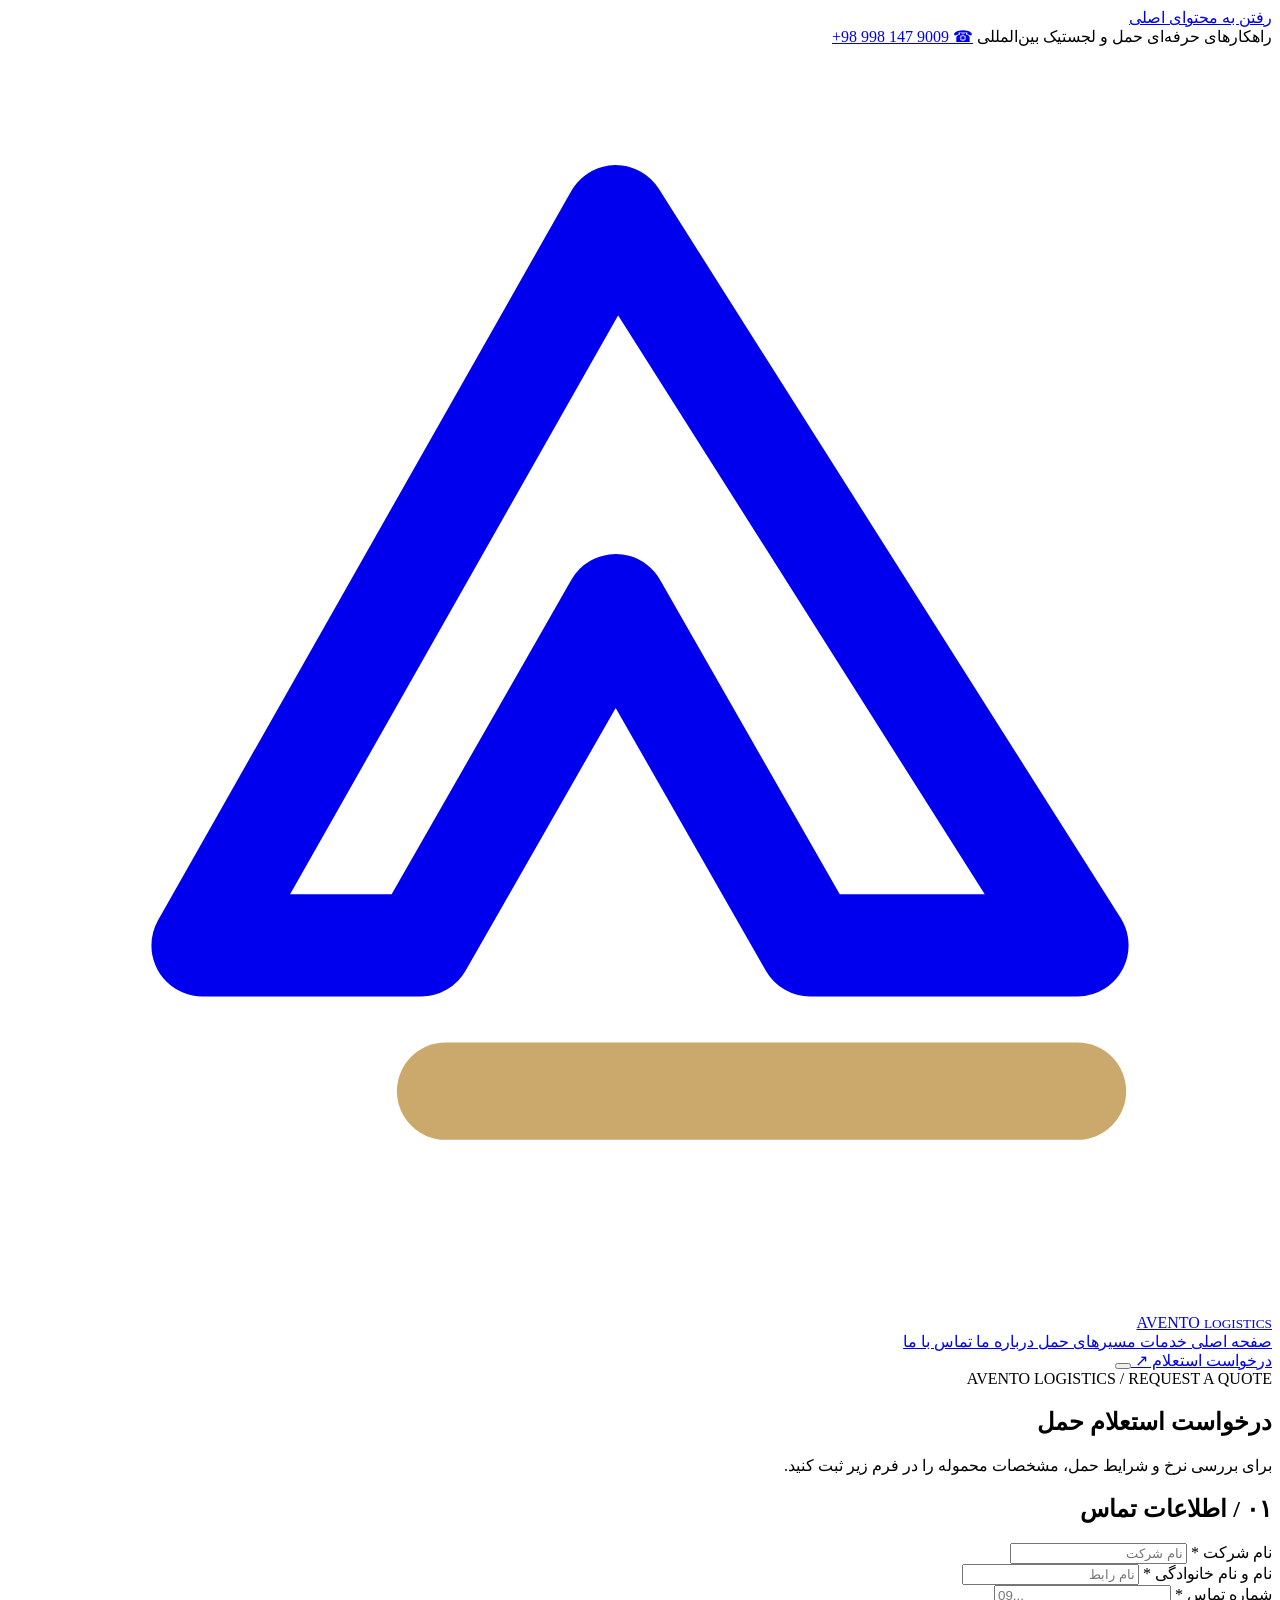
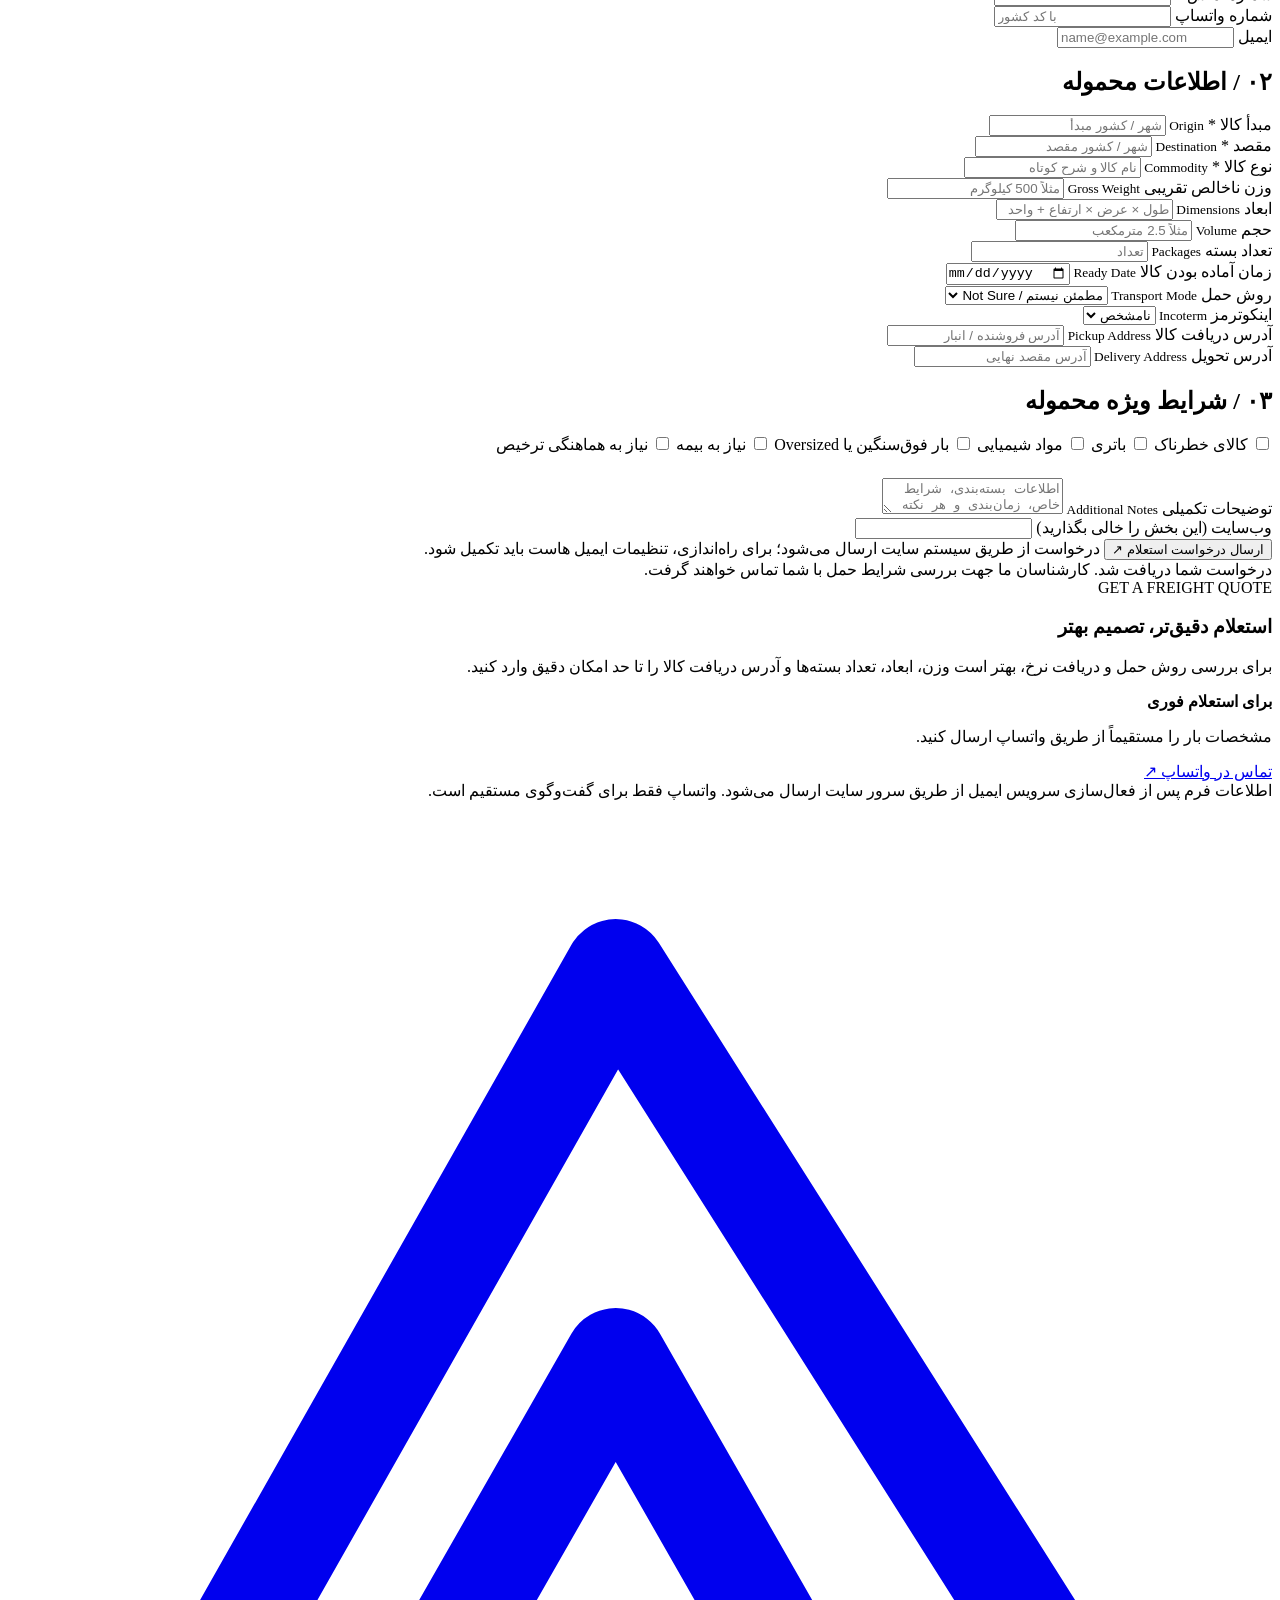
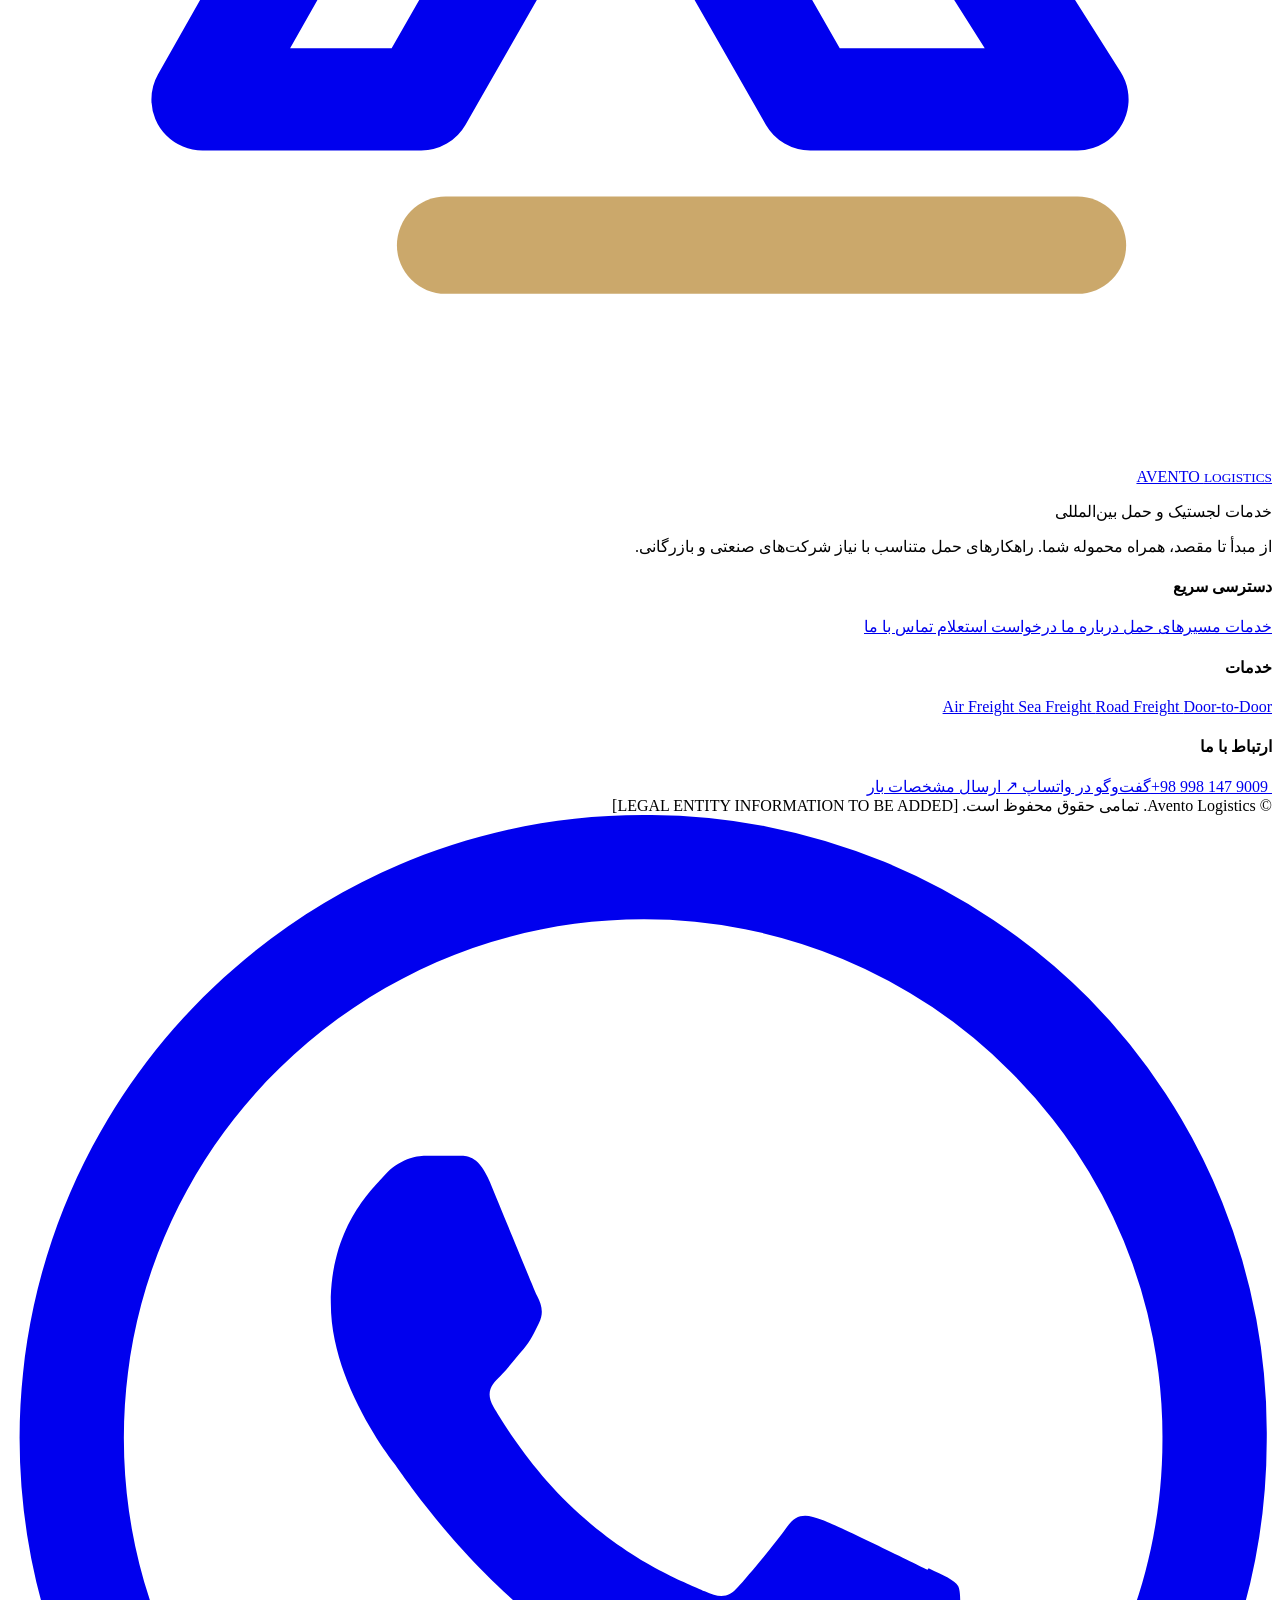
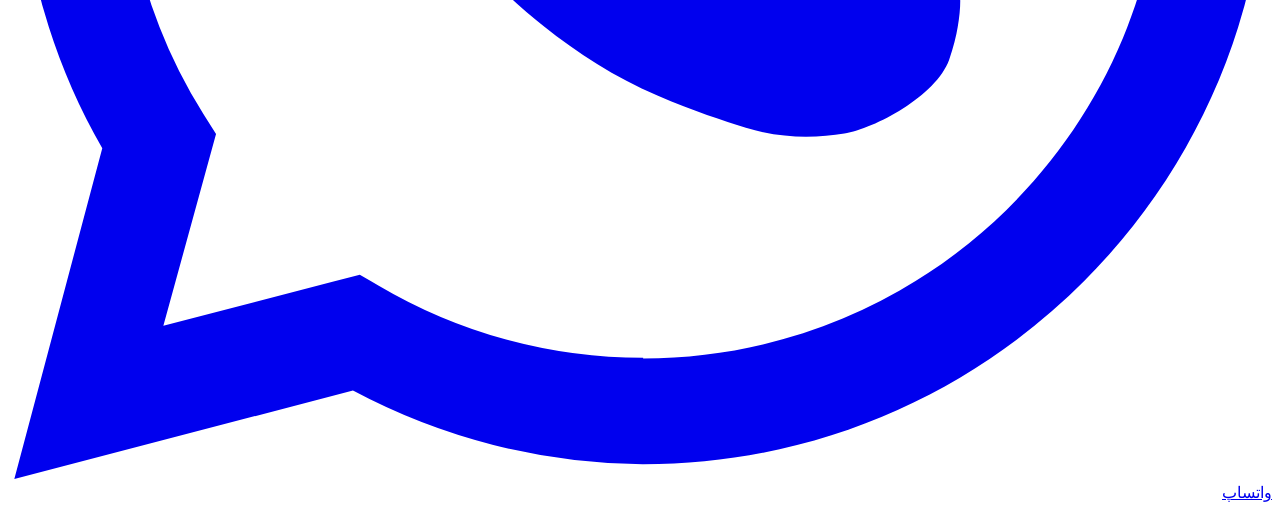
==== quote.html @ 547a5473 "Add files via upload" ====
<!DOCTYPE html>

<html dir="rtl" lang="fa">
<head>
<meta charset="utf-8"/>
<meta content="width=device-width,initial-scale=1" name="viewport"/>
<meta content="#081e35" name="theme-color"/>
<meta content="فرم استعلام حرفه‌ای حمل هوایی، دریایی و زمینی از مبادی بین‌المللی به ایران." name="description"/>
<meta content="Avento Logistics | حمل و لجستیک بین‌المللی" property="og:title"/>
<meta content="از مبدأ تا مقصد، همراه محموله شما. برای دریافت استعلام حمل با ما تماس بگیرید." property="og:description"/>
<title>
   درخواست استعلام حمل | Avento Logistics
  </title>
<link href="https://fonts.googleapis.com" rel="preconnect"/>
<link crossorigin="" href="https://fonts.gstatic.com" rel="preconnect"/>
<link href="https://fonts.googleapis.com/css2?family=Vazirmatn:wght@400;500;600;700;800;900&amp;display=swap" rel="stylesheet"/>
<link href="assets/css/styles.css" rel="stylesheet"/><link href="assets/css/premium.css" rel="stylesheet"/>
</head>
<body><a class="skip-link" href="#main-content">رفتن به محتوای اصلی</a>
<div class="topbar">
<div class="container top-inner">
<span>
     راهکارهای حرفه‌ای حمل و لجستیک بین‌المللی
    </span>
<a dir="ltr" href="tel:+989981479009">
     +98 998 147 9009
     <span class="top-phone">
      ☎
     </span>
</a>
</div>
</div>
<header class="site-header" id="siteHeader">
<div class="container nav-wrap">
<a aria-label="Avento Logistics - صفحه اصلی" class="brand" href="index.html">
<span class="brand-symbol">
<svg aria-hidden="true" fill="none" viewbox="0 0 52 52">
<path d="M8 37 25 7l19 30H33L25 23l-8 14H8Z" stroke="currentColor" stroke-linejoin="round" stroke-width="4.2">
</path>
<path d="M18 43h26" stroke="#cba86b" stroke-linecap="round" stroke-width="4">
</path>
</svg>
</span>
<span class="brand-name">
      AVENTO
      <small>
       LOGISTICS
      </small>
</span>
</a>
<nav aria-label="ناوبری اصلی" class="main-nav" id="mainNav">
<a class="" href="index.html">
      صفحه اصلی
     </a>
<a class="" href="index.html#services">
      خدمات
     </a>
<a class="" href="index.html#routes">
      مسیرهای حمل
     </a>
<a class="" href="about.html">
      درباره ما
     </a>
<a class="" href="contact.html">
      تماس با ما
     </a>
</nav>
<div class="nav-actions">
<a class="btn btn-gold nav-quote" href="quote.html">
      درخواست استعلام
      <span>
       ↗
      </span>
</a>
<button aria-expanded="false" aria-label="باز کردن فهرست" class="menu-btn" id="menuBtn">
<span>
</span>
<span>
</span>
<span>
</span>
</button>
</div>
</div>
</header>
<main id="main-content">
<section class="page-banner">
<div class="container page-title">
<div class="breadcrumbs">
      AVENTO LOGISTICS / REQUEST A QUOTE
     </div>
<h1>
      درخواست استعلام حمل
     </h1>
<p>
      برای بررسی نرخ و شرایط حمل، مشخصات محموله را در فرم زیر ثبت کنید.
     </p>
</div>
</section>
<section class="section section-light">
<div class="container form-layout">
<form accept-charset="UTF-8" action="api/quote.php" class="form-card" id="quoteForm" method="post">
<h2 class="form-section-heading">
       ۰۱ / اطلاعات تماس
      </h2>
<div class="field-grid">
<div class="field">
<label for="company">
         نام شرکت *
        </label>
<input autocomplete="organization" id="company" name="company" placeholder="نام شرکت" required=""/>
</div>
<div class="field">
<label for="person">
         نام و نام خانوادگی *
        </label>
<input autocomplete="name" id="person" name="person" placeholder="نام رابط" required=""/>
</div>
<div class="field">
<label for="phone">
         شماره تماس *
        </label>
<input id="phone" inputmode="tel" name="phone" placeholder="09..." required="" type="tel"/>
</div>
<div class="field">
<label for="whatsapp">
         شماره واتساپ
        </label>
<input id="whatsapp" inputmode="tel" name="whatsapp" placeholder="با کد کشور" type="tel"/>
</div>
<div class="field span-2">
<label for="email">
         ایمیل
        </label>
<input dir="ltr" id="email" name="email" placeholder="name@example.com" type="email"/>
</div>
</div>
<h2 class="form-section-heading">
       ۰۲ / اطلاعات محموله
      </h2>
<div class="field-grid">
<div class="field">
<label for="origin">
         مبدأ کالا *
         <small>
          Origin
         </small>
</label>
<input id="origin" name="origin" placeholder="شهر / کشور مبدأ" required=""/>
</div>
<div class="field">
<label for="destination">
         مقصد *
         <small>
          Destination
         </small>
</label>
<input id="destination" name="destination" placeholder="شهر / کشور مقصد" required=""/>
</div>
<div class="field span-2">
<label for="commodity">
         نوع کالا *
         <small>
          Commodity
         </small>
</label>
<input id="commodity" name="commodity" placeholder="نام کالا و شرح کوتاه" required=""/>
</div>
<div class="field">
<label for="weight">
         وزن ناخالص تقریبی
         <small>
          Gross Weight
         </small>
</label>
<input id="weight" name="weight" placeholder="مثلاً 500 کیلوگرم"/>
</div>
<div class="field">
<label for="dimensions">
         ابعاد
         <small>
          Dimensions
         </small>
</label>
<input id="dimensions" name="dimensions" placeholder="طول × عرض × ارتفاع + واحد"/>
</div>
<div class="field">
<label for="volume">
         حجم
         <small>
          Volume
         </small>
</label>
<input id="volume" name="volume" placeholder="مثلاً 2.5 مترمکعب"/>
</div>
<div class="field">
<label for="packages">
         تعداد بسته
         <small>
          Packages
         </small>
</label>
<input id="packages" min="1" name="packages" placeholder="تعداد" type="number"/>
</div>
<div class="field">
<label for="ready">
         زمان آماده بودن کالا
         <small>
          Ready Date
         </small>
</label>
<input id="ready" name="ready" type="date"/>
</div>
<div class="field">
<label for="method">
         روش حمل
         <small>
          Transport Mode
         </small>
</label>
<select id="method" name="method">
<option value="مطمئن نیستم">
          مطمئن نیستم / Not Sure
         </option>
<option value="هوایی / Air">
          هوایی / Air
         </option>
<option value="دریایی / Sea">
          دریایی / Sea
         </option>
<option value="زمینی / Road">
          زمینی / Road
         </option>
</select>
</div>
<div class="field">
<label for="incoterm">
         اینکوترمز
         <small>
          Incoterm
         </small>
</label>
<select id="incoterm" name="incoterm">
<option value="نامشخص">
          نامشخص
         </option>
<option>
          EXW
         </option>
<option>
          FCA
         </option>
<option>
          FOB
         </option>
<option>
          CIF
         </option>
<option>
          DAP
         </option>
<option>
          Other
         </option>
</select>
</div>
<div class="field">
<label for="pickup">
         آدرس دریافت کالا
         <small>
          Pickup Address
         </small>
</label>
<input id="pickup" name="pickup" placeholder="آدرس فروشنده / انبار"/>
</div>
<div class="field">
<label for="delivery">
         آدرس تحویل
         <small>
          Delivery Address
         </small>
</label>
<input id="delivery" name="delivery" placeholder="آدرس مقصد نهایی"/>
</div>
</div>
<h2 class="form-section-heading">
       ۰۳ / شرایط ویژه محموله
      </h2>
<div class="check-grid">
<label class="check-item">
<input name="danger" type="checkbox" value="بله"/>
        کالای خطرناک
       </label>
<label class="check-item">
<input name="battery" type="checkbox" value="بله"/>
        باتری
       </label>
<label class="check-item">
<input name="chemical" type="checkbox" value="بله"/>
        مواد شیمیایی
       </label>
<label class="check-item">
<input name="oversized" type="checkbox" value="بله"/>
        بار فوق‌سنگین یا Oversized
       </label>
<label class="check-item">
<input name="insurance" type="checkbox" value="بله"/>
        نیاز به بیمه
       </label>
<label class="check-item">
<input name="clearance" type="checkbox" value="بله"/>
        نیاز به هماهنگی ترخیص
       </label>
</div>
<div class="field" style="margin-top:24px">
<label for="notes">
        توضیحات تکمیلی
        <small>
         Additional Notes
        </small>
</label>
<textarea id="notes" name="notes" placeholder="اطلاعات بسته‌بندی، شرایط خاص، زمان‌بندی و هر نکته مرتبط ..."></textarea>
</div>
<div class="visually-hidden">
<label for="website">
        وب‌سایت (این بخش را خالی بگذارید)
       </label>
<input autocomplete="off" id="website" name="website" tabindex="-1" type="text"/>
</div>
<div class="form-submit">
<button class="btn btn-gold" type="submit">
        ارسال درخواست استعلام ↗
       </button>
<span class="form-note">
        درخواست از طریق سیستم سایت ارسال می‌شود؛ برای راه‌اندازی، تنظیمات ایمیل هاست باید تکمیل شود.
       </span>
</div>
<div aria-live="assertive" class="form-error" id="formError" role="alert">
</div>
<div aria-live="polite" class="form-success" id="formSuccess" role="status">
       درخواست شما دریافت شد. کارشناسان ما جهت بررسی شرایط حمل با شما تماس خواهند گرفت.
      </div>
</form>
<aside class="side-panel">
<div class="eyebrow">
       GET A FREIGHT QUOTE
      </div>
<h3>
       استعلام دقیق‌تر، تصمیم بهتر
      </h3>
<p>
       برای بررسی روش حمل و دریافت نرخ، بهتر است وزن، ابعاد، تعداد بسته‌ها و آدرس دریافت کالا را تا حد امکان دقیق وارد کنید.
      </p>
<div class="side-line">
<strong>
        برای استعلام فوری
       </strong>
<p>
        مشخصات بار را مستقیماً از طریق واتساپ ارسال کنید.
       </p>
<a class="btn btn-gold" href="https://wa.me/989981479009" rel="noopener" target="_blank">
        تماس در واتساپ ↗
       </a>
</div>
<div class="side-line">
       اطلاعات فرم پس از فعال‌سازی سرویس ایمیل از طریق سرور سایت ارسال می‌شود. واتساپ فقط برای گفت‌وگوی مستقیم است.
      </div>
</aside>
</div>
</section>
</main>
<footer class="footer">
<div class="container">
<div class="footer-grid">
<div class="footer-intro">
<a class="brand footer-brand" href="index.html">
<span class="brand-symbol">
<svg fill="none" viewbox="0 0 52 52">
<path d="M8 37 25 7l19 30H33L25 23l-8 14H8Z" stroke="currentColor" stroke-linejoin="round" stroke-width="4.2">
</path>
<path d="M18 43h26" stroke="#cba86b" stroke-linecap="round" stroke-width="4">
</path>
</svg>
</span>
<span class="brand-name">
        AVENTO
        <small>
         LOGISTICS
        </small>
</span>
</a>
<p>
       خدمات لجستیک و حمل بین‌المللی
      </p>
<p class="foot-desc">
       از مبدأ تا مقصد، همراه محموله شما. راهکارهای حمل متناسب با نیاز شرکت‌های صنعتی و بازرگانی.
      </p>
</div>
<div>
<h4>
       دسترسی سریع
      </h4>
<a href="index.html#services">
       خدمات
      </a>
<a href="index.html#routes">
       مسیرهای حمل
      </a>
<a href="about.html">
       درباره ما
      </a>
<a href="quote.html">
       درخواست استعلام
      </a>
<a href="contact.html">
       تماس با ما
      </a>
</div>
<div>
<h4>
       خدمات
      </h4>
<a href="index.html#air-freight">
       Air Freight
      </a>
<a href="index.html#sea-freight">
       Sea Freight
      </a>
<a href="index.html#road-freight">
       Road Freight
      </a>
<a href="index.html#door-to-door">
       Door-to-Door
      </a>
</div>
<div>
<h4>
       ارتباط با ما
      </h4>
<a class="footer-number" dir="ltr" href="tel:+989981479009">
       +98 998 147 9009
      </a>
<a href="https://wa.me/989981479009" rel="noopener" target="_blank">
       گفت‌وگو در واتساپ ↗
      </a>
<a class="footer-mini-cta" href="quote.html">
       ارسال مشخصات بار
      </a>
</div>
</div>
<div class="footer-bottom">
<span>
      ©
      <span id="year">
</span>
      Avento Logistics. تمامی حقوق محفوظ است.
     </span>
<span class="legal-placeholder">
      [LEGAL ENTITY INFORMATION TO BE ADDED]
     </span>
</div>
</div>
</footer>
<a aria-label="تماس از طریق واتساپ" class="wa-floating" href="https://wa.me/989981479009?text=%D8%B3%D9%84%D8%A7%D9%85%D8%8C%20%D8%A8%D8%B1%D8%A7%DB%8C%20%D8%A7%D8%B3%D8%AA%D8%B9%D9%84%D8%A7%D9%85%20%D8%AD%D9%85%D9%84%20%D9%BE%DB%8C%D8%A7%D9%85%20%D9%85%DB%8C%E2%80%8C%D8%AF%D9%87%D9%85." rel="noopener" target="_blank">
<svg fill="currentColor" viewbox="0 0 24 24">
<path d="M20.52 3.48A11.83 11.83 0 0 0 12.06 0C5.54 0 .23 5.3.22 11.83c0 2.08.54 4.1 1.57 5.89L.12 24l6.43-1.68a11.88 11.88 0 0 0 5.5 1.4h.01c6.52 0 11.83-5.3 11.84-11.83a11.75 11.75 0 0 0-3.38-8.41ZM12.06 21.7a9.86 9.86 0 0 1-5.02-1.37l-.36-.21-3.73.97 1-3.64-.24-.38a9.84 9.84 0 0 1-1.51-5.24c0-5.43 4.42-9.85 9.87-9.85a9.8 9.8 0 0 1 6.97 2.9 9.77 9.77 0 0 1 2.88 6.98c0 5.43-4.43 9.85-9.86 9.85Zm5.4-7.37c-.29-.14-1.74-.86-2.01-.95-.27-.1-.47-.14-.66.14-.2.29-.76.95-.93 1.14-.17.2-.34.22-.63.08-.3-.15-1.25-.46-2.37-1.46-.88-.78-1.47-1.75-1.64-2.04-.17-.29-.02-.45.13-.59.13-.13.29-.34.44-.51.14-.17.19-.29.29-.49.1-.19.05-.36-.03-.51-.07-.15-.66-1.59-.9-2.17-.24-.57-.48-.49-.66-.5h-.56c-.19 0-.51.07-.78.37s-1.02 1-1.02 2.44c0 1.44 1.05 2.83 1.2 3.03.15.19 2.06 3.15 5 4.41.7.3 1.25.48 1.68.61.71.22 1.36.19 1.87.11.57-.09 1.74-.71 1.99-1.4.24-.69.24-1.28.17-1.4-.07-.12-.27-.2-.56-.34Z">
</path>
</svg>
<span>
    واتساپ
   </span>
</a>
<script defer="" src="assets/js/navigation.js">
</script>
<script defer="" src="assets/js/quote.js">
</script>
<script defer="True" src="assets/js/motion.js"></script></body>
</html>
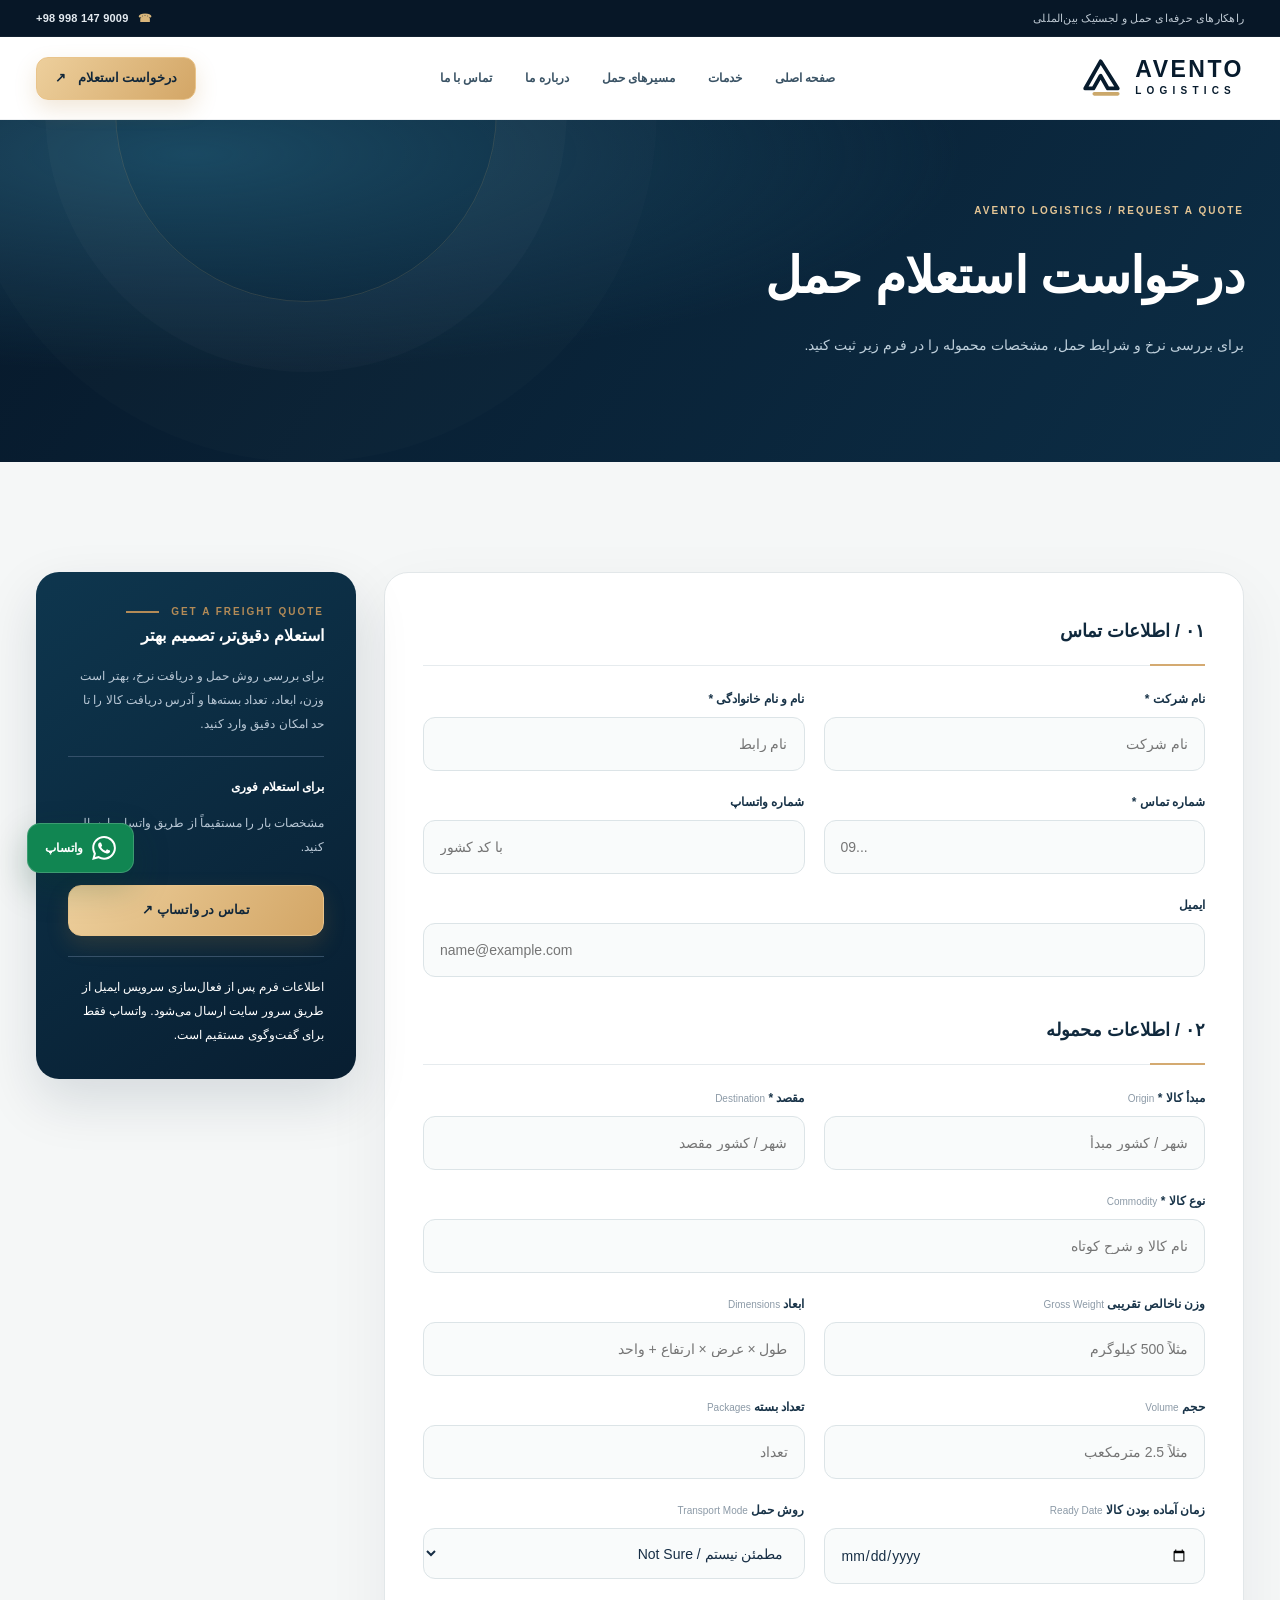
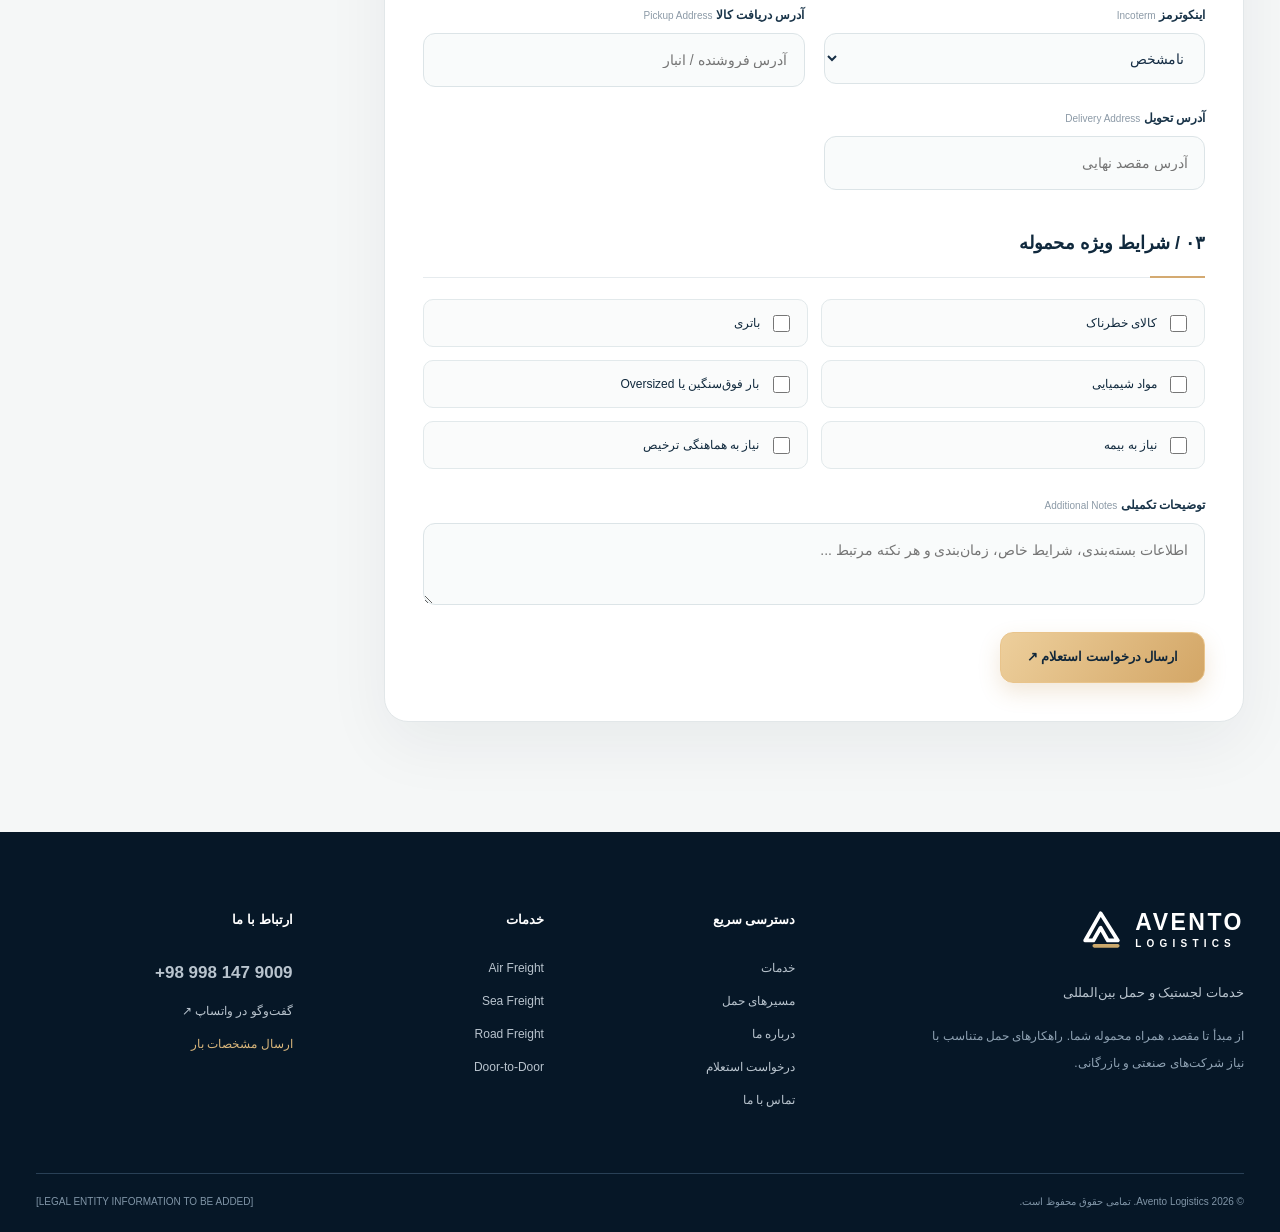
==== commit 0888bb59: "Update quote.html" ====
--- a/quote.html
+++ b/quote.html
@@ -331,9 +331,9 @@
 <button class="btn btn-gold" type="submit">
         ارسال درخواست استعلام ↗
        </button>
-<span class="form-note">
+<!-- <span class="form-note">
         درخواست از طریق سیستم سایت ارسال می‌شود؛ برای راه‌اندازی، تنظیمات ایمیل هاست باید تکمیل شود.
-       </span>
+       </span> -->
 </div>
 <div aria-live="assertive" class="form-error" id="formError" role="alert">
 </div>
--- a/assets/css/styles.css
+++ b/assets/css/styles.css
@@ -0,0 +1,1458 @@
+:root {
+  --navy:#071e34;
+  --navy2:#102d49;
+  --ink:#132840;
+  --muted:#68788a;
+  --gold:#cba76a;
+  --goldlight:#ebd3a5;
+  --bg:#f5f7fa;
+  --line:#e3e9ef;
+  --white:#fff;
+  --radius:18px;
+  --shadow:0 16px 50px rgba(11,34,56,.07)
+}
+
+* {
+  box-sizing:border-box
+}
+
+html {
+  scroll-behavior:smooth;
+  scroll-padding-top:100px
+}
+
+body {
+  margin:0;
+  background:#fff;
+  color:var(--ink);
+  font-family:'Vazirmatn',Tahoma,sans-serif;
+  font-size:15px;
+  line-height:1.95
+}
+
+a {
+  color:inherit;
+  text-decoration:none
+}
+
+button,input,select,textarea {
+  font:inherit
+}
+
+button {
+  cursor:pointer
+}
+
+svg {
+  display:block
+}
+
+img {
+  max-width:100%;
+  display:block
+}
+
+.container {
+  width:min(1180px,calc(100% - 48px));
+  margin-inline:auto
+}
+
+.topbar {
+  background:#071729;
+  color:#bdc8d2;
+  font-size:11px
+}
+
+.top-inner {
+  height:34px;
+  display:flex;
+  align-items:center;
+  justify-content:space-between
+}
+
+.top-inner a {
+  display:flex;
+  align-items:center;
+  gap:9px;
+  font-weight:700;
+  color:#e3eaf0
+}
+
+.top-phone {
+  color:var(--gold)
+}
+
+.site-header {
+  position:sticky;
+  top:0;
+  z-index:100;
+  background:rgba(255,255,255,.97);
+  border-bottom:1px solid #e9edf1;
+  backdrop-filter:blur(16px)
+}
+
+.nav-wrap {
+  height:84px;
+  display:flex;
+  align-items:center;
+  justify-content:space-between;
+  gap:20px
+}
+
+.brand {
+  display:inline-flex;
+  align-items:center;
+  gap:10px;
+  direction:ltr;
+  flex-shrink:0
+}
+
+.brand-symbol {
+  color:var(--navy);
+  width:47px;
+  height:47px
+}
+
+.brand-symbol svg {
+  width:100%;
+  height:100%
+}
+
+.brand-name {
+  font-family:Arial,sans-serif;
+  font-size:23px;
+  line-height:.83;
+  font-weight:900;
+  color:var(--navy);
+  letter-spacing:2px
+}
+
+.brand-name small {
+  display:block;
+  font-size:10px;
+  letter-spacing:5.2px;
+  margin-top:8px
+}
+
+.main-nav {
+  display:flex;
+  align-items:center;
+  gap:29px
+}
+
+.main-nav a {
+  font-weight:600;
+  font-size:12.5px;
+  color:#425368;
+  transition:color .2s
+}
+
+.main-nav a:hover,.main-nav a.active {
+  color:#b48b4b
+}
+
+.btn {
+  display:inline-flex;
+  align-items:center;
+  justify-content:center;
+  gap:12px;
+  min-height:49px;
+  border-radius:9px;
+  padding:0 24px;
+  font-weight:700;
+  font-size:13px;
+  border:1px solid transparent;
+  transition:transform .2s,background .2s,border .2s;
+  text-align:center
+}
+
+.btn:hover {
+  transform:translateY(-2px)
+}
+
+.btn-gold {
+  background:var(--gold);
+  color:#10233a
+}
+
+.btn-gold:hover {
+  background:#dbbb84
+}
+
+.btn-navy {
+  background:var(--navy);
+  color:#fff
+}
+
+.btn-outline {
+  border-color:rgba(255,255,255,.5);
+  color:#fff;
+  background:rgba(255,255,255,.06)
+}
+
+.btn-outline:hover {
+  background:rgba(255,255,255,.13)
+}
+
+.btn-outline-dark {
+  border-color:#cdd6df;
+  background:#fff;
+  color:var(--ink)
+}
+
+.nav-quote {
+  min-height:43px;
+  padding:0 18px
+}
+
+.menu-btn {
+  display:none;
+  width:40px;
+  height:40px;
+  border:0;
+  background:transparent;
+  flex-direction:column;
+  justify-content:center;
+  align-items:center;
+  gap:5px
+}
+
+.menu-btn span {
+  width:23px;
+  height:2px;
+  background:var(--navy)
+}
+
+.hero {
+  background:linear-gradient(115deg,rgba(5,22,39,.99) 0%,rgba(7,31,52,.96) 55%,rgba(13,43,63,.92) 100%);
+  color:#fff;
+  overflow:hidden;
+  position:relative
+}
+
+.hero:before {
+  content:"";
+  position:absolute;
+  inset:0;
+  background:radial-gradient(circle at 15% 50%,rgba(202,166,106,.10),transparent 42%),repeating-linear-gradient(145deg,transparent 0,transparent 80px,rgba(255,255,255,.012) 81px,transparent 82px)
+}
+
+.hero-grid {
+  position:relative;
+  display:grid;
+  grid-template-columns:1fr 1.03fr;
+  align-items:center;
+  gap:55px;
+  min-height:620px;
+  padding-block:62px 72px
+}
+
+.eyebrow {
+  font-size:11px;
+  font-weight:800;
+  letter-spacing:1px;
+  color:#ac8248;
+  display:flex;
+  align-items:center;
+  gap:12px
+}
+
+.eyebrow:before {
+  content:"";
+  width:27px;
+  height:2px;
+  background:currentColor
+}
+
+.hero .eyebrow {
+  color:var(--goldlight)
+}
+
+.hero h1 {
+  font-size:clamp(34px,4.2vw,57px);
+  line-height:1.5;
+  letter-spacing:-1.3px;
+  margin:19px 0
+}
+
+.hero h1 em {
+  font-style:normal;
+  color:var(--goldlight)
+}
+
+.hero-lead {
+  font-size:16px;
+  color:#cbd4de;
+  max-width:530px;
+  line-height:2.25
+}
+
+.hero-actions {
+  display:flex;
+  gap:12px;
+  flex-wrap:wrap;
+  margin-top:29px
+}
+
+.hero-routes {
+  margin-top:44px;
+  border-top:1px solid rgba(255,255,255,.16);
+  padding-top:18px
+}
+
+.mini-label {
+  font-size:11px;
+  color:#9cabb9;
+  display:block;
+  margin-bottom:11px
+}
+
+.route-chips {
+  display:flex;
+  flex-wrap:wrap;
+  align-items:center;
+  gap:8px;
+  direction:ltr;
+  justify-content:flex-end
+}
+
+.route-chips b {
+  font-size:12px;
+  color:#f3f6f8;
+  font-weight:500
+}
+
+.route-chips span {
+  color:var(--gold);
+  font-size:11px
+}
+
+.hero-visual {
+  height:470px;
+  position:relative;
+  direction:ltr
+}
+
+.hero-photo {
+  position:absolute;
+  overflow:hidden;
+  border-radius:14px;
+  background:#17334b;
+  border:5px solid rgba(255,255,255,.09);
+  box-shadow:0 23px 55px rgba(0,0,0,.28)
+}
+
+.hero-photo img {
+  width:100%;
+  height:100%;
+  object-fit:cover;
+  filter:saturate(.75) contrast(1.08)
+}
+
+.hero-photo:after {
+  content:"";
+  position:absolute;
+  inset:0;
+  background:linear-gradient(0deg,rgba(8,29,50,.60),transparent 65%)
+}
+
+.photo-main {
+  inset:13px 27px 67px 52px
+}
+
+.photo-air {
+  height:165px;
+  width:230px;
+  top:-1px;
+  left:-8px
+}
+
+.photo-road {
+  height:172px;
+  width:228px;
+  bottom:0;
+  right:-3px
+}
+
+.photo-label {
+  position:absolute;
+  bottom:12px;
+  left:17px;
+  color:#fff;
+  font-family:Arial,sans-serif;
+  font-weight:700;
+  letter-spacing:2px;
+  font-size:11px;
+  z-index:1
+}
+
+.visual-tag {
+  position:absolute;
+  right:18px;
+  top:43px;
+  background:#f7f8f9;
+  box-shadow:var(--shadow);
+  border-radius:8px;
+  padding:13px 15px;
+  color:#1b344e;
+  z-index:4;
+  font-size:12px;
+  font-weight:800;
+  direction:rtl
+}
+
+.visual-tag small {
+  display:block;
+  font-size:10px;
+  color:#788594;
+  font-weight:500
+}
+
+.visual-tag:before {
+  content:"●";
+  color:var(--gold);
+  padding-left:8px
+}
+
+.stats-strip {
+  background:#fff;
+  border-bottom:1px solid var(--line)
+}
+
+.stats-grid {
+  display:grid;
+  grid-template-columns:repeat(3,1fr)
+}
+
+.strip-item {
+  padding:25px 10px;
+  display:flex;
+  align-items:center;
+  justify-content:center;
+  gap:15px;
+  border-left:1px solid var(--line)
+}
+
+.strip-item:last-child {
+  border:0
+}
+
+.strip-icon {
+  width:43px;
+  height:43px;
+  border-radius:12px;
+  background:#f5f0e8;
+  display:grid;
+  place-items:center;
+  color:#b28a4e;
+  font-size:23px
+}
+
+.strip-item strong {
+  display:block;
+  font-size:13px
+}
+
+.strip-item small {
+  font-size:11px;
+  color:var(--muted)
+}
+
+.section {
+  padding:100px 0
+}
+
+.section-light {
+  background:var(--bg)
+}
+
+.section-dark {
+  background:var(--navy);
+  color:#fff
+}
+
+.section-head {
+  display:flex;
+  align-items:end;
+  justify-content:space-between;
+  gap:30px;
+  margin-bottom:35px
+}
+
+.section-head h2,.page-title h1 {
+  font-size:clamp(27px,3.1vw,39px);
+  line-height:1.6;
+  letter-spacing:-.6px;
+  margin:10px 0
+}
+
+.section-head p {
+  max-width:515px;
+  color:var(--muted);
+  font-size:13px;
+  margin:0
+}
+
+.section-dark .section-head p {
+  color:#adc0cf
+}
+
+.service-grid {
+  display:grid;
+  grid-template-columns:repeat(3,1fr);
+  gap:20px
+}
+
+.service-card {
+  border:1px solid var(--line);
+  background:#fff;
+  padding:28px;
+  border-radius:var(--radius);
+  transition:transform .25s,box-shadow .25s,border-color .25s;
+  min-height:235px
+}
+
+.service-card:hover {
+  transform:translateY(-5px);
+  box-shadow:var(--shadow);
+  border-color:#d3c3a7
+}
+
+.service-icon {
+  width:55px;
+  height:55px;
+  display:grid;
+  place-items:center;
+  background:#f3f6f8;
+  border-radius:12px;
+  font-size:28px;
+  margin-bottom:21px;
+  color:var(--navy)
+}
+
+.service-card h3 {
+  font-size:17px;
+  margin:0 0 1px
+}
+
+.service-card small {
+  font-family:Arial,sans-serif;
+  letter-spacing:.6px;
+  color:#b18b53;
+  font-size:10px
+}
+
+.service-card p {
+  font-size:12px;
+  color:var(--muted);
+  line-height:2.1;
+  margin:12px 0 0
+}
+
+.section-cta {
+  margin-top:30px;
+  display:flex;
+  justify-content:center
+}
+
+.map-layout {
+  display:grid;
+  grid-template-columns:.85fr 1.15fr;
+  gap:45px;
+  align-items:center
+}
+
+.map-copy h2 {
+  font-size:37px;
+  line-height:1.5;
+  margin:12px 0
+}
+
+.map-copy p {
+  color:#bac9d7
+}
+
+.route-list {
+  display:grid;
+  gap:10px;
+  margin:28px 0
+}
+
+.route-item {
+  display:flex;
+  justify-content:space-between;
+  align-items:center;
+  border:1px solid #38506a;
+  padding:11px 18px;
+  border-radius:10px;
+  background:rgba(255,255,255,.035);
+  font-size:13px;
+  transition:background .2s,border .2s
+}
+
+.route-item:hover,.route-item.selected {
+  background:rgba(203,167,106,.15);
+  border-color:var(--gold)
+}
+
+.route-item span:last-child {
+  color:var(--goldlight);
+  font-size:11px;
+  direction:ltr
+}
+
+.map-frame {
+  background:linear-gradient(135deg,#1d3c57,#102c47);
+  border:1px solid #415972;
+  border-radius:20px;
+  padding:20px;
+  box-shadow:0 15px 70px rgba(0,0,0,.14)
+}
+
+.map-frame svg {
+  width:100%;
+  height:auto
+}
+
+.map-hint {
+  display:flex;
+  justify-content:space-between;
+  color:#9fb2c4;
+  font-size:10px;
+  margin-top:5px
+}
+
+.why-grid {
+  display:grid;
+  grid-template-columns:repeat(4,1fr);
+  gap:15px
+}
+
+.why-card {
+  background:#fff;
+  border:1px solid var(--line);
+  border-radius:14px;
+  padding:25px 20px;
+  min-height:155px
+}
+
+.why-card .why-icon {
+  font-size:28px;
+  color:#b78d50;
+  margin-bottom:16px
+}
+
+.why-card h3 {
+  font-size:13px;
+  margin:0;
+  line-height:1.95
+}
+
+.process-grid {
+  display:grid;
+  grid-template-columns:repeat(5,1fr);
+  gap:12px;
+  position:relative
+}
+
+.process-step {
+  padding:27px 18px 23px;
+  background:white;
+  border:1px solid var(--line);
+  border-radius:15px;
+  position:relative
+}
+
+.process-step .number {
+  font:800 31px Arial,sans-serif;
+  color:#dfcaac;
+  display:block;
+  direction:ltr;
+  text-align:right
+}
+
+.process-step .step-icon {
+  width:45px;
+  height:45px;
+  display:grid;
+  place-items:center;
+  border-radius:13px;
+  background:#f1f4f7;
+  margin:14px 0;
+  color:#102b48;
+  font-size:22px
+}
+
+.process-step h3 {
+  font-size:12px;
+  margin:0;
+  line-height:2
+}
+
+.audience-grid {
+  display:grid;
+  grid-template-columns:repeat(4,1fr);
+  gap:13px
+}
+
+.audience-item {
+  background:#fff;
+  border:1px solid var(--line);
+  border-radius:12px;
+  padding:19px;
+  font-size:12.5px;
+  font-weight:700;
+  display:flex;
+  align-items:center;
+  gap:12px
+}
+
+.audience-item span {
+  font-size:22px;
+  color:#b58c50
+}
+
+.cta-band {
+  background:linear-gradient(105deg,#0e324f,#071c32);
+  border-radius:19px;
+  color:#fff;
+  padding:42px 49px;
+  display:flex;
+  justify-content:space-between;
+  align-items:center;
+  gap:30px
+}
+
+.cta-band h2 {
+  font-size:25px;
+  line-height:1.65;
+  margin:0 0 7px
+}
+
+.cta-band p {
+  color:#b8cad9;
+  margin:0;
+  font-size:13px
+}
+
+.cta-buttons {
+  display:flex;
+  gap:9px;
+  flex-wrap:wrap
+}
+
+.page-banner {
+  background:linear-gradient(110deg,#071b30,#123854);
+  color:#fff;
+  padding:65px 0;
+  position:relative;
+  overflow:hidden
+}
+
+.page-banner:after {
+  content:"";
+  position:absolute;
+  width:320px;
+  height:320px;
+  border:1px solid rgba(255,255,255,.08);
+  border-radius:50%;
+  left:9%;
+  top:-150px;
+  box-shadow:0 0 0 70px rgba(255,255,255,.018),0 0 0 150px rgba(255,255,255,.016)
+}
+
+.page-title {
+  position:relative;
+  z-index:1
+}
+
+.page-title p {
+  color:#bfd0dc;
+  max-width:720px
+}
+
+.page-title h1 {
+  margin-bottom:7px
+}
+
+.breadcrumbs {
+  font-size:11px;
+  color:var(--goldlight)
+}
+
+.page-intro {
+  max-width:800px;
+  color:var(--muted);
+  font-size:15px;
+  line-height:2.5
+}
+
+.form-layout {
+  display:grid;
+  grid-template-columns:1fr 320px;
+  gap:28px;
+  align-items:start
+}
+
+.form-card {
+  border:1px solid var(--line);
+  background:#fff;
+  border-radius:19px;
+  box-shadow:var(--shadow);
+  padding:35px
+}
+
+.form-section-heading {
+  font-size:17px;
+  font-weight:800;
+  border-bottom:1px solid var(--line);
+  padding-bottom:14px;
+  margin:2px 0 21px
+}
+
+.form-section-heading:not(:first-child) {
+  margin-top:35px
+}
+
+.field-grid {
+  display:grid;
+  grid-template-columns:repeat(2,1fr);
+  gap:18px
+}
+
+.field {
+  display:flex;
+  flex-direction:column;
+  gap:6px
+}
+
+.field.span-2 {
+  grid-column:span 2
+}
+
+.field label {
+  font-size:12px;
+  font-weight:700
+}
+
+.field label small {
+  font-size:10px;
+  color:#8c9aa7;
+  font-weight:400;
+  font-family:Arial,sans-serif
+}
+
+.field input,.field select,.field textarea {
+  width:100%;
+  padding:12px 13px;
+  border:1px solid #dbe3ea;
+  border-radius:9px;
+  background:#fbfcfd;
+  color:#172e45;
+  outline:0;
+  min-height:46px;
+  transition:border .2s
+}
+
+.field input:focus,.field select:focus,.field textarea:focus {
+  border-color:#b28b51;
+  box-shadow:0 0 0 3px rgba(203,167,106,.14)
+}
+
+.field textarea {
+  min-height:110px;
+  resize:vertical
+}
+
+.check-grid {
+  display:grid;
+  grid-template-columns:repeat(2,1fr);
+  gap:13px
+}
+
+.check-item {
+  font-size:12px;
+  display:flex;
+  align-items:center;
+  gap:9px
+}
+
+.check-item input {
+  accent-color:#b48b4b;
+  width:17px;
+  height:17px
+}
+
+.form-submit {
+  margin-top:27px;
+  display:flex;
+  gap:15px;
+  align-items:center;
+  flex-wrap:wrap
+}
+
+.form-note {
+  color:#7c8894;
+  font-size:11px;
+  line-height:1.9
+}
+
+.form-success {
+  display:none;
+  background:#e9f5ef;
+  border:1px solid #b0dec3;
+  color:#185b3c;
+  padding:16px;
+  border-radius:11px;
+  margin-top:20px;
+  font-size:13px
+}
+
+.form-success.visible {
+  display:block
+}
+
+.side-panel {
+  background:var(--navy);
+  color:#fff;
+  padding:29px;
+  border-radius:17px;
+  position:sticky;
+  top:110px
+}
+
+.side-panel h3 {
+  margin:0 0 12px
+}
+
+.side-panel p {
+  color:#b9c8d6;
+  font-size:12px
+}
+
+.side-panel .btn {
+  width:100%;
+  margin-top:14px
+}
+
+.side-line {
+  border-top:1px solid #34506a;
+  padding-top:18px;
+  margin-top:20px;
+  font-size:12px
+}
+
+.contact-grid {
+  display:grid;
+  grid-template-columns:1fr 1fr;
+  gap:20px
+}
+
+.contact-card {
+  background:#fff;
+  border:1px solid var(--line);
+  border-radius:16px;
+  padding:30px
+}
+
+.contact-card h3 {
+  margin:5px 0 14px;
+  font-size:20px
+}
+
+.contact-value {
+  font-size:19px;
+  font-weight:800;
+  color:#163751;
+  direction:ltr;
+  text-align:right
+}
+
+.placeholder {
+  font-family:Arial,sans-serif;
+  font-size:12px;
+  color:#8a96a3;
+  direction:ltr;
+  text-align:right
+}
+
+.feature-list {
+  display:grid;
+  grid-template-columns:repeat(2,1fr);
+  gap:13px;
+  margin-top:35px
+}
+
+.feature-item {
+  background:#f7f9fb;
+  padding:16px 19px;
+  border-radius:12px;
+  border:1px solid var(--line);
+  font-size:13px;
+  font-weight:700
+}
+
+.feature-item:before {
+  content:'✓';
+  color:#b28b4d;
+  margin-left:12px
+}
+
+.footer {
+  background:#071729;
+  color:#b9c4ce;
+  padding:66px 0 20px
+}
+
+.footer-grid {
+  display:grid;
+  grid-template-columns:2fr 1fr 1fr 1.3fr;
+  gap:45px
+}
+
+.footer-brand .brand-name,.footer-brand .brand-symbol {
+  color:#fff
+}
+
+.footer-intro>p {
+  font-size:13px;
+  margin:17px 0 0
+}
+
+.foot-desc {
+  max-width:315px;
+  color:#8fa2b3!important;
+  line-height:2.2!important;
+  font-size:12px!important
+}
+
+.footer h4 {
+  color:#fff;
+  font-size:13px;
+  margin:0 0 23px
+}
+
+.footer-grid>div>a:not(.brand) {
+  display:block;
+  font-size:12px;
+  margin:0 0 9px
+}
+
+.footer a:hover {
+  color:var(--gold)
+}
+
+.footer-number {
+  font-family:Arial,sans-serif;
+  font-weight:800;
+  font-size:17px!important;
+  text-align:right
+}
+
+.footer-mini-cta {
+  color:var(--gold)!important
+}
+
+.footer-bottom {
+  border-top:1px solid #294056;
+  margin-top:44px;
+  padding-top:18px;
+  display:flex;
+  justify-content:space-between;
+  gap:16px;
+  font-size:10px;
+  color:#8095a7;
+  flex-wrap:wrap
+}
+
+.legal-placeholder {
+  font-family:Arial,sans-serif
+}
+
+.wa-floating {
+  position:fixed;
+  left:25px;
+  bottom:25px;
+  z-index:90;
+  background:#20bd6b;
+  color:white;
+  border-radius:50px;
+  display:flex;
+  align-items:center;
+  gap:9px;
+  padding:11px 15px;
+  box-shadow:0 10px 25px rgba(0,0,0,.2);
+  font-size:12px;
+  font-weight:800
+}
+
+.wa-floating svg {
+  width:24px;
+  height:24px
+}
+
+.wa-floating:hover {
+  background:#19a95b
+}
+
+.fade-in {
+  animation:fadeIn .5s ease both
+}
+
+@keyframes fadeIn {
+  from {
+    opacity:0;
+    transform:translateY(12px)
+  }
+  to {
+    opacity:1;
+    transform:translateY(0)
+  }
+}
+
+.map-path {
+  fill:none;
+  stroke:var(--gold);
+  stroke-width:2;
+  stroke-dasharray:5 6;
+  opacity:.65
+}
+
+.map-path.active {
+  stroke:#f6d493;
+  stroke-width:3;
+  opacity:1;
+  stroke-dasharray:0
+}
+
+.map-point {
+  fill:#eac790;
+  stroke:#102f49;
+  stroke-width:3
+}
+
+.map-origin {
+  cursor:pointer
+}
+
+.map-origin.active circle {
+  fill:#fff;
+  stroke:#d6a957;
+  stroke-width:4
+}
+
+.map-text {
+  fill:#e9f0f6;
+  font-family:Arial,sans-serif;
+  font-size:13px;
+  font-weight:700
+}
+
+.map-label {
+  font-family:Vazirmatn,Tahoma,sans-serif;
+  fill:#9fb4c8;
+  font-size:12px
+}
+
+.muted {
+  color:var(--muted)
+}
+
+@media(max-width:1000px) {
+  .main-nav {
+    gap:14px
+  }
+  .main-nav a {
+    font-size:11px
+  }
+  .hero-grid {
+    gap:22px
+  }
+  .hero-visual {
+    height:400px
+  }
+  .photo-main {
+    inset:25px 20px 60px 30px
+  }
+  .photo-air {
+    width:170px;
+    height:135px
+  }
+  .photo-road {
+    width:180px;
+    height:140px
+  }
+  .why-grid {
+    grid-template-columns:repeat(3,1fr)
+  }
+  .footer-grid {
+    gap:20px
+  }
+}
+
+@media(max-width:760px) {
+  .container {
+    width:min(100% - 32px,560px)
+  }
+  .top-inner {
+    font-size:9px
+  }
+  .top-inner span:first-child {
+    max-width:210px;
+    overflow:hidden;
+    white-space:nowrap;
+    text-overflow:ellipsis
+  }
+  .nav-wrap {
+    height:70px
+  }
+  .brand-name {
+    font-size:19px
+  }
+  .brand-name small {
+    font-size:8px;
+    letter-spacing:4px
+  }
+  .brand-symbol {
+    width:37px;
+    height:37px
+  }
+  .menu-btn {
+    display:flex
+  }
+  .nav-quote {
+    display:none
+  }
+  .main-nav {
+    display:none;
+    position:absolute;
+    top:70px;
+    right:0;
+    left:0;
+    background:white;
+    box-shadow:0 15px 30px rgba(0,0,0,.09);
+    padding:16px 24px 23px;
+    flex-direction:column;
+    align-items:stretch;
+    gap:0
+  }
+  .main-nav.open {
+    display:flex
+  }
+  .main-nav a {
+    padding:11px 5px;
+    border-bottom:1px solid var(--line);
+    font-size:13px
+  }
+  .hero-grid {
+    grid-template-columns:1fr;
+    min-height:0;
+    padding-block:54px
+  }
+  .hero h1 {
+    font-size:37px
+  }
+  .hero-lead {
+    font-size:14px
+  }
+  .hero-visual {
+    height:330px;
+    max-width:520px;
+    width:100%;
+    margin:auto
+  }
+  .photo-main {
+    inset:18px 30px 54px 40px
+  }
+  .photo-air {
+    left:0;
+    width:170px;
+    height:120px
+  }
+  .photo-road {
+    right:0;
+    width:170px;
+    height:125px
+  }
+  .visual-tag {
+    top:37px;
+    right:0
+  }
+  .hero-routes {
+    margin-top:30px
+  }
+  .stats-grid {
+    grid-template-columns:1fr
+  }
+  .strip-item {
+    justify-content:flex-start;
+    border-left:0;
+    border-bottom:1px solid var(--line);
+    padding:15px
+  }
+  .strip-item:last-child {
+    border:0
+  }
+  .section {
+    padding:64px 0
+  }
+  .section-head {
+    align-items:flex-start;
+    flex-direction:column;
+    gap:6px
+  }
+  .section-head h2,.map-copy h2 {
+    font-size:29px
+  }
+  .service-grid {
+    grid-template-columns:repeat(2,1fr);
+    gap:12px
+  }
+  .service-card {
+    padding:19px;
+    min-height:240px
+  }
+  .service-icon {
+    margin-bottom:11px
+  }
+  .map-layout {
+    grid-template-columns:1fr;
+    gap:25px
+  }
+  .why-grid {
+    grid-template-columns:repeat(2,1fr)
+  }
+  .process-grid {
+    grid-template-columns:repeat(2,1fr)
+  }
+  .audience-grid {
+    grid-template-columns:repeat(2,1fr)
+  }
+  .cta-band {
+    padding:30px 24px;
+    display:block
+  }
+  .cta-buttons {
+    margin-top:24px
+  }
+  .page-banner {
+    padding:44px 0
+  }
+  .form-layout {
+    grid-template-columns:1fr
+  }
+  .form-card {
+    padding:21px
+  }
+  .side-panel {
+    position:static
+  }
+  .contact-grid {
+    grid-template-columns:1fr
+  }
+  .footer-grid {
+    grid-template-columns:repeat(2,1fr);
+    gap:35px 20px
+  }
+  .footer-intro {
+    grid-column:span 2
+  }
+  .wa-floating {
+    left:15px;
+    bottom:16px
+  }
+  .wa-floating span {
+    display:none
+  }
+  .wa-floating {
+    padding:14px;
+    border-radius:50%
+  }
+}
+
+@media(max-width:420px) {
+  .service-grid {
+    grid-template-columns:1fr
+  }
+  .service-card {
+    min-height:0
+  }
+  .why-grid {
+    grid-template-columns:1fr 1fr
+  }
+  .why-card {
+    padding:18px 14px;
+    min-height:135px
+  }
+  .field-grid,.check-grid {
+    grid-template-columns:1fr
+  }
+  .field.span-2 {
+    grid-column:span 1
+  }
+  .hero-actions .btn {
+    width:100%
+  }
+  .hero-visual {
+    height:270px
+  }
+  .photo-air {
+    width:135px;
+    height:100px
+  }
+  .photo-road {
+    width:137px;
+    height:105px
+  }
+  .visual-tag {
+    font-size:10px
+  }
+  .footer-grid {
+    grid-template-columns:1fr 1fr
+  }
+  .process-grid {
+    grid-template-columns:1fr
+  }
+  .audience-grid {
+    grid-template-columns:1fr
+  }
+}
+
+/* Forms: confirmation and validation states. */
+.form-error {
+  display: none;
+  margin-top: 16px;
+  padding: 14px 18px;
+  border: 1px solid #c76262;
+  border-radius: 10px;
+  background: #fff1f1;
+  color: #8b2626;
+  line-height: 1.9;
+}
+.form-error.visible { display: block; }
+.visually-hidden {
+  position: absolute;
+  width: 1px;
+  height: 1px;
+  padding: 0;
+  margin: -1px;
+  overflow: hidden;
+  clip: rect(0, 0, 0, 0);
+  white-space: nowrap;
+  border: 0;
+}
+button:disabled { opacity: .65; cursor: progress; }
+
+/* Anchor sections and individual service cards stay visible below the sticky navigation. */
+#services, #routes, .service-card[id] {
+  scroll-margin-top: 104px;
+}
+
+@media (prefers-reduced-motion: reduce) {
+  html { scroll-behavior: auto; }
+}
+
+.me{
+  width: 100%;
+  background: #071c32;
+}
--- a/assets/css/premium.css
+++ b/assets/css/premium.css
@@ -0,0 +1,476 @@
+/*
+  AVENTO LOGISTICS — PREMIUM DESIGN LAYER
+  --------------------------------------
+  This file contains only the visual upgrade. The base layout is in styles.css.
+  Animations intentionally use mostly opacity and transform for smooth rendering.
+  Motion is completely optional and respects prefers-reduced-motion.
+*/
+
+:root {
+  --navy: #071b2d;
+  --navy2: #12334b;
+  --ink: #10293d;
+  --muted: #667d8e;
+  --gold: #d9b67b;
+  --goldlight: #f0d8a8;
+  --bg: #f5f7f7;
+  --line: #e4e9eb;
+  --radius: 22px;
+  --shadow: 0 22px 65px rgba(13, 40, 59, .10);
+  --ease-out: cubic-bezier(.22, 1, .36, 1);
+}
+
+html { scroll-padding-top: 105px; }
+body { background: #fff; font-size: 14px; line-height: 2; -webkit-font-smoothing: antialiased; }
+::selection { background: #e9cca0; color: #0e283c; }
+:focus-visible { outline: 3px solid #d7a658; outline-offset: 4px; }
+.container { width: min(1220px, calc(100% - 72px)); }
+
+/* Navigation — translucent on scroll, with a precise underline and CTA */
+.topbar { background: #071727; border-bottom: 1px solid rgba(255,255,255,.045); }
+.top-inner { height: 36px; letter-spacing: .02em; }
+.top-inner a { transition: color .25s ease; }
+.top-inner a:hover { color: var(--goldlight); }
+.site-header {
+  background: rgba(255, 255, 255, .96);
+  border-bottom: 1px solid rgba(23, 53, 74, .07);
+  transition: background .3s ease, box-shadow .3s ease, border-color .3s ease;
+  -webkit-backdrop-filter: blur(18px);
+  backdrop-filter: blur(18px);
+}
+.site-header.scrolled {
+  background: rgba(255,255,255,.90);
+  border-color: rgba(23,53,74,.09);
+  box-shadow: 0 12px 35px rgba(3, 22, 38, .065);
+}
+.nav-wrap { height: 82px; }
+.brand-symbol { transition: transform .55s var(--ease-out); }
+.brand:hover .brand-symbol { transform: translateY(-2px) rotate(-5deg); }
+.brand-name { letter-spacing: 2.5px; }
+.main-nav { gap: 31px; }
+.main-nav a {
+  position: relative; padding: 14px 1px; font-size: 12px; color: #3a5365;
+  transition: color .25s ease;
+}
+.main-nav a::after {
+  content: ''; position: absolute; bottom: 4px; right: 0; left: 0;
+  height: 2px; border-radius: 20px; background: #c9a16b;
+  transform: scaleX(0); transform-origin: right center;
+  transition: transform .45s var(--ease-out);
+}
+.main-nav a:hover::after,.main-nav a.active::after { transform: scaleX(1); }
+.main-nav a:hover,.main-nav a.active { color: var(--navy); }
+
+/* Buttons — consistent, restrained, tactile movement */
+.btn {
+  position: relative; isolation: isolate; overflow: hidden; min-height: 51px;
+  padding-inline: 26px; border-radius: 13px; font-size: 12.5px;
+  font-weight: 800; transition: transform .35s var(--ease-out), box-shadow .35s,
+    background .3s, color .3s, border-color .3s;
+}
+.btn::before {
+  content: ''; position: absolute; inset: -1px; z-index: -1;
+  background: linear-gradient(115deg, transparent 24%, rgba(255,255,255,.36) 50%, transparent 76%);
+  transform: translateX(145%); transition: transform .75s var(--ease-out);
+}
+.btn:hover::before { transform: translateX(-145%); }
+.btn:hover { transform: translateY(-3px); }
+.btn:active { transform: translateY(0) scale(.985); }
+.btn-gold { background: linear-gradient(125deg, #edcf9c, #d3a666); color: #11273a; border-color: #e9c48b; box-shadow: 0 9px 22px rgba(181, 126, 51, .19); }
+.btn-gold:hover { background: linear-gradient(125deg, #f5dcae, #ddb374); box-shadow: 0 15px 30px rgba(181,126,51,.26); }
+.btn-navy { background: linear-gradient(110deg, #12354e, #081f32); box-shadow: 0 8px 24px rgba(7,31,51,.16); }
+.btn-navy:hover { background: #173a52; box-shadow: 0 14px 28px rgba(7,31,51,.22); }
+.btn-outline-dark { border-color: #d2dbde; background: #fff; }
+.btn-outline-dark:hover { border-color: #cba976; box-shadow: 0 12px 30px rgba(10,40,59,.07); }
+.nav-quote { min-height: 43px; border-radius: 12px; padding-inline: 18px; }
+.nav-quote span { display: inline-block; transition: transform .3s var(--ease-out); }
+.nav-quote:hover span { transform: translate(-3px,-3px); }
+
+/* Hero — atmospheric navy canvas + architectural photo collage */
+.hero {
+  background: linear-gradient(125deg, #061727 3%, #092b44 52%, #071b2d 100%);
+  isolation: isolate; overflow: hidden;
+}
+.hero::before {
+  content: ''; position: absolute; inset: 0; pointer-events: none;
+  background:
+    radial-gradient(ellipse 50% 70% at 78% 35%, rgba(68,116,143,.22), transparent 75%),
+    radial-gradient(ellipse 46% 50% at 18% 85%, rgba(210,163,99,.10), transparent 79%),
+    linear-gradient(rgba(255,255,255,.022) 1px, transparent 1px),
+    linear-gradient(90deg, rgba(255,255,255,.018) 1px, transparent 1px);
+  background-size: auto,auto,86px 86px,86px 86px;
+}
+.hero::after {
+  content: 'AVENTO'; position: absolute; left: -12px; bottom: -75px; z-index: -1;
+  direction: ltr; font: 900 clamp(110px,20vw,300px)/1 Arial,sans-serif;
+  letter-spacing: -.06em; color: rgba(255,255,255,.025); pointer-events: none;
+}
+.hero-grid { min-height: 680px; gap: 67px; padding-block: 76px 88px; }
+.hero-copy { position: relative; z-index: 5; }
+.hero .eyebrow { color: #e2bc80; letter-spacing: 2.2px; font-size: 10px; font-family: Arial,sans-serif; direction: ltr; justify-content: flex-end; }
+.hero .eyebrow::before { width: 42px; background: #d5aa71; }
+.hero h1 { margin: 24px 0 18px; font-size: clamp(39px, 4.6vw, 65px); line-height: 1.42; font-weight: 900; letter-spacing: -1.7px; }
+.hero h1 em { color: #e4bd84; position: relative; white-space: nowrap; }
+.hero h1 em::after { content:''; position:absolute; height: 8px; border-radius: 100%; background: rgba(231,183,106,.3); bottom: 0; right: 5px; left: 5px; transform: rotate(-1.5deg); z-index: -1; }
+.hero-lead { color: #c3d0dc; font-size: 15px; max-width: 500px; line-height: 2.35; }
+.hero-actions { margin-top: 34px; gap: 12px; }
+.hero .btn { min-height: 55px; }
+.hero .btn-outline { border: 1px solid rgba(225,234,240,.27); background: rgba(255,255,255,.055); }
+.hero .btn-outline:hover { border-color: rgba(225,234,240,.6); background: rgba(255,255,255,.12); }
+.hero-routes { margin-top: 45px; padding-top: 22px; border-color: rgba(255,255,255,.13); }
+.mini-label { color: #a5b9c8; font-size: 11px; margin-bottom: 12px; }
+.route-chips { justify-content: flex-end; gap: 7px; }
+.route-chips b { font: 700 10px/1.5 Arial,sans-serif; letter-spacing: .8px; color: #e9f0f2; padding: 8px 10px; border: 1px solid rgba(255,255,255,.14); border-radius: 5px; background: rgba(255,255,255,.04); }
+.route-chips b:last-child { border-color: rgba(222,173,104,.55); color: #f1cd96; }
+.route-chips span { font-size: 9px; color: #cea46b; }
+.hero-visual { height: 510px; isolation: isolate; }
+.hero-visual::before {
+  content:''; position:absolute; width: 470px; height: 470px; top: 12px; left: 32px;
+  border: 1px solid rgba(224,190,139,.16); border-radius: 50%; pointer-events:none;
+  box-shadow: 0 0 0 40px rgba(255,255,255,.014), 0 0 0 95px rgba(255,255,255,.008);
+}
+.hero-visual::after { content:''; position:absolute; width: 9px; height: 9px; top: 18px; left: 36px; border-radius: 50%; background: #e6c18a; box-shadow: 0 0 0 9px rgba(225,177,110,.12), 0 0 24px rgba(225,177,110,.7); }
+.hero-photo {
+  border: 1px solid rgba(255,255,255,.35); border-radius: 20px;
+  box-shadow: 0 30px 72px rgba(0,12,24,.36), 0 0 0 6px rgba(255,255,255,.035);
+  transition: transform .65s var(--ease-out), box-shadow .65s var(--ease-out), border-color .4s;
+  will-change: auto;
+}
+.hero-photo img { filter: saturate(.85) contrast(1.05); transition: transform 1.15s var(--ease-out), filter .7s; }
+.hero-photo:hover img { transform: scale(1.075); filter: saturate(1.05) contrast(1.06); }
+.hero-photo::after { background: linear-gradient(0deg,rgba(3,22,40,.77),rgba(3,22,40,.07) 62%,rgba(3,22,40,.05)); }
+.photo-main { inset: 33px 27px 65px 70px; transform: rotate(-1.5deg); }
+.photo-air { left: -3px; top: 0; width: 230px; height: 163px; z-index: 3; transform: rotate(3deg); }
+.photo-road { right: -4px; bottom: -5px; width: 238px; height: 168px; z-index: 3; transform: rotate(2.8deg); }
+.photo-main:hover { transform: rotate(0) translateY(-7px); border-color: rgba(226,187,126,.8); }
+.photo-air:hover { transform: rotate(0) translateY(-9px); border-color: rgba(226,187,126,.8); }
+.photo-road:hover { transform: rotate(0) translateY(-9px); border-color: rgba(226,187,126,.8); }
+.photo-label {
+  left: 15px; bottom: 13px; border: 1px solid rgba(255,255,255,.2);
+  border-radius: 7px; padding: 6px 10px; background: rgba(4,20,34,.43);
+  -webkit-backdrop-filter: blur(8px); backdrop-filter: blur(8px);
+  font-size: 10px; letter-spacing: 1.4px;
+}
+.photo-label::before { content:'•'; color: #eac48e; margin-right: 7px; font-size: 16px; vertical-align: -1px; }
+.visual-tag { top: 180px; right: -15px; padding: 13px 20px; border: 1px solid rgba(255,255,255,.7); border-radius: 13px; background: rgba(255,255,255,.93); box-shadow: 0 15px 35px rgba(2,17,28,.20); }
+.visual-tag small { letter-spacing: .4px; }
+
+/* Navigation aid that remains subtle and useful */
+.scroll-cue { position: absolute; bottom: 24px; right: 50%; transform: translateX(50%); display: flex; align-items: center; flex-direction: column; gap: 7px; font: 700 10px Arial,sans-serif; direction:ltr; letter-spacing: 2px; color: rgba(224,236,242,.52); text-transform: uppercase; }
+.scroll-cue i { display:block; position: relative; height: 22px; width: 1px; background: rgba(224,236,242,.24); overflow:hidden; }
+.scroll-cue i::before { content:''; position:absolute; inset:0; background:#e5bc7e; transform:translateY(-100%); animation: scrollCue 2.5s ease-in-out infinite; }
+@keyframes scrollCue { 0% {transform:translateY(-100%)} 65%,100% {transform:translateY(100%)} }
+
+/* Benefits strip has graphic rhythm rather than hard rules */
+.stats-strip { position: relative; background: #fff; box-shadow: 0 15px 40px rgba(9,32,49,.035); }
+.strip-item { padding-block: 27px; gap: 15px; transition: background .3s; }
+.strip-item:hover { background:#f9faf9; }
+.strip-icon { width: 50px; height: 50px; border-radius: 15px; color: #997044; background: #f6f0e6; transition: transform .45s var(--ease-out), background .3s; }
+.strip-item:hover .strip-icon { transform: rotate(-8deg) scale(1.08); background: #f4e7d2; }
+.strip-item strong { font-size: 13px; }
+.strip-item small { color: #8091a0; }
+
+/* Section layout / typography */
+.section { padding: 110px 0; }
+.section-light { background: #f5f7f7; }
+.section-head { margin-bottom: 43px; }
+.eyebrow { font: 800 10px/1.5 Arial,sans-serif; letter-spacing: 2px; color: #b38b57; direction: ltr; justify-content: flex-end; }
+.eyebrow::before { width: 33px; height: 2px; }
+.section-head h2, .page-title h1 { font-size: clamp(30px,3.25vw,44px); line-height: 1.56; font-weight: 900; margin: 12px 0; }
+.section-head p { font-size: 13px; line-height: 2.25; max-width: 570px; }
+
+/* Services — luxury editorial cards with edge glow and arrow affordance */
+.service-grid { gap: 19px; }
+.service-card {
+  position: relative; isolation: isolate; min-height: 263px; padding: 31px;
+  border: 1px solid #e4e9e9; border-radius: 22px; overflow: hidden;
+  box-shadow: 0 9px 30px rgba(9,38,57,.028);
+  transition: transform .5s var(--ease-out), box-shadow .5s var(--ease-out), border-color .3s;
+}
+.service-card::before {
+  content:''; position:absolute; right:0; top:0; width:100%; height:3px;
+  background: linear-gradient(90deg,transparent, #c89c63,transparent);
+  transform:scaleX(0); transform-origin:right; transition:transform .55s var(--ease-out);
+}
+.service-card::after { content: '↗'; position:absolute; left:28px; top:32px; font: 400 21px Arial,sans-serif; color:#b6c2c9; transition: transform .4s var(--ease-out), color .3s; }
+.service-card:hover { transform: translateY(-9px); border-color:#e4cba8; box-shadow:0 28px 70px rgba(7,30,48,.105); }
+.service-card:hover::before { transform:scaleX(1); }
+.service-card:hover::after { transform:translate(-4px,-4px); color:#be8b52; }
+.service-icon { width: 61px; height: 61px; border-radius: 17px; background: #f2f6f6; color: #15364e; margin-bottom: 24px; transition: transform .5s var(--ease-out), background .35s, color .35s; }
+.service-icon svg { width: 30px; height: 30px; stroke: currentColor; }
+.service-card:hover .service-icon { transform: rotate(-8deg) scale(1.09); background: #0e2f47; color:#f3d5a7; }
+.service-card h3 { font-size: 17px; }
+.service-card small { color:#b58b55; font-size: 10px; letter-spacing: 1.2px; }
+.service-card p { line-height: 2.1; font-size: 12px; max-width: 295px; margin-top: 14px; }
+
+/* Routes — a dark interactive command center */
+.section-dark { position:relative; background: radial-gradient(ellipse 60% 65% at 30% 70%, #123b53 0%, transparent 95%), #071b2e; overflow: hidden; }
+.section-dark::before { content:''; position:absolute; inset:0; opacity:.6; pointer-events:none; background-image:radial-gradient(rgba(199,222,228,.22) .65px, transparent .65px); background-size:28px 28px; mask-image:linear-gradient(90deg, transparent,black 25%,transparent); }
+.map-layout { position:relative; gap:70px; grid-template-columns:.85fr 1.15fr; }
+.map-copy h2 { font-weight:900; font-size:clamp(32px,3.3vw,44px); }
+.map-copy p { color: #b6c8d5; line-height:2.2; max-width:435px; font-size:13px; }
+.route-list { margin-block:32px; gap:11px; }
+.route-item {
+  position:relative; overflow:hidden; border:1px solid rgba(165,193,210,.21);
+  border-radius:13px; background:rgba(255,255,255,.035);
+  padding:13px 18px; color:#eaf1f4; text-align:right;
+  transition: border-color .3s,background .3s,transform .4s var(--ease-out),box-shadow .3s;
+}
+.route-item::before { content:''; position:absolute; right:0; top:15%; bottom:15%; width:3px; background:#e0b879; transform:scaleY(0); transition:transform .4s var(--ease-out); border-radius:9px; }
+.route-item:hover { transform:translateX(-4px); border-color:rgba(215,176,116,.63); background:rgba(217,182,123,.11); }
+.route-item.selected { border-color:rgba(222,179,115,.85); background:rgba(217,182,123,.13); box-shadow: inset 0 0 0 1px rgba(217,182,123,.06); }
+.route-item.selected::before { transform:scaleY(1); }
+.route-item span:last-child { font: 700 10px/1.5 Arial,sans-serif; letter-spacing:.55px; color:#f0cf9e; }
+.map-frame {
+  position:relative; padding: 24px; border-radius:26px;
+  background: linear-gradient(145deg,rgba(38,77,100,.76),rgba(5,28,47,.92));
+  border:1px solid rgba(172,204,222,.26);
+  box-shadow: 0 35px 80px rgba(0,10,21,.24), inset 0 1px 0 rgba(255,255,255,.085);
+}
+.map-frame::before { content:''; position:absolute; inset:10px; border:1px solid rgba(212,230,237,.075); border-radius:18px; pointer-events:none; }
+.map-frame::after { content:''; position:absolute; width:90px; height:90px; background:radial-gradient(circle,rgba(234,187,108,.10),transparent 72%); top:20%; left:12%; pointer-events:none; }
+.map-path { opacity:.24; stroke-width:2; stroke-dasharray:6 8; transition:opacity .5s, stroke-width .3s,stroke .3s; }
+.map-path.active { opacity:1; stroke:#f4c983; stroke-width:3.5; stroke-dasharray:7 9; animation: routeDashes 8s linear infinite; filter:drop-shadow(0 0 4px rgba(224,183,112,.6)); }
+@keyframes routeDashes { to { stroke-dashoffset:-160; } }
+.map-origin.active circle { filter:drop-shadow(0 0 8px #f0c78c); }
+.map-frame svg { position:relative; z-index:1; }
+.map-hint { padding-inline:10px; color:#a7bfce; }
+.route-live { display:inline-flex; align-items:center; gap:10px; color:#eed2a6; font-size:11px; background:rgba(232,194,139,.08); border:1px solid rgba(232,194,139,.17); padding:7px 13px; border-radius:9px; margin-top:4px; }
+.route-live::before { content:''; height:6px; width:6px; background:#e9bd7c; border-radius:50%; box-shadow:0 0 0 4px rgba(233,189,124,.12); }
+
+/* Why us — neat, compact tile rhythm */
+.why-grid { gap:17px; }
+.why-card { position:relative; overflow:hidden; border-radius:18px; padding:27px 22px; min-height:173px; transition: transform .45s var(--ease-out),background .35s,border-color .3s,box-shadow .4s; }
+.why-card::after { content:''; position:absolute; bottom:0; right:0; height:3px; width:0; background:linear-gradient(90deg,#ead7b7,#c4955d); transition:width .5s var(--ease-out); }
+.why-card:hover { transform:translateY(-6px); border-color:#dec7a9; box-shadow:0 18px 40px rgba(10,39,58,.07); }
+.why-card:hover::after { width:100%; }
+.why-card .why-icon { width:43px; height:43px; display:grid; place-items:center; border-radius:11px; background:#f6efe4; color:#9c7249; margin-bottom:17px; transition:transform .4s var(--ease-out); }
+.why-card:hover .why-icon { transform:rotate(10deg); }
+.why-icon svg { width:24px; height:24px; }
+.why-card h3 { font-size:12.5px; line-height:2; }
+
+/* Process — connecting track and lively numbered markers */
+.process-grid { gap:16px; }
+.process-grid::before { content:''; position:absolute; top:86px; right:8%; left:8%; height:1px; background:linear-gradient(90deg,transparent,#d7b586 20%,#d7b586 80%,transparent); }
+.process-step { min-height:210px; border-radius:20px; padding:26px 22px; box-shadow:0 6px 25px rgba(11,40,61,.025); transition:transform .45s var(--ease-out),border-color .35s,box-shadow .35s; }
+.process-step:hover { transform:translateY(-8px); border-color:#d8be9b; box-shadow:0 22px 45px rgba(9,35,55,.09); }
+.process-step .number { font-size:34px; color:#dec19b; transition:color .3s; }
+.process-step:hover .number { color:#ae7d43; }
+.process-step .step-icon { position:relative; z-index:1; width:48px; height:48px; border:1px solid #e3e8e9; background:#f8faf9; border-radius:14px; margin:18px 0 13px; transition:transform .4s var(--ease-out),background .3s,color .3s; }
+.process-step:hover .step-icon { transform:scale(1.08) rotate(-5deg); background:#102e46; color:#edcb98; }
+.step-icon svg { width:24px; height:24px; }
+.process-step h3 { font-size:12.5px; }
+
+/* Sector chips */
+.audience-grid { gap:14px; }
+.audience-item { position:relative; overflow:hidden; padding:22px 20px; min-height:82px; border-radius:14px; background:rgba(255,255,255,.92); transition:transform .4s var(--ease-out),box-shadow .35s,border-color .3s; }
+.audience-item::after { content:''; position:absolute; top:0; bottom:0; right:0; width:3px; background:#d6ae7a; transform:scaleY(0); transition:transform .4s var(--ease-out); }
+.audience-item:hover { transform:translateY(-4px); box-shadow:0 13px 30px rgba(9,36,55,.065); border-color:#e0ccb0; }
+.audience-item:hover::after { transform:scaleY(1); }
+.audience-item span { width:40px; height:40px; flex-shrink:0; border-radius:10px; background:#f8f1e9; display:grid;place-items:center; color:#b38854; }
+.audience-item span svg { width:21px;height:21px; }
+
+/* Conversion CTA — sculpted dark card */
+.cta-band { position:relative; isolation:isolate; overflow:hidden; border-radius:25px; padding:51px 54px; background:linear-gradient(110deg,#092239 3%,#0f3952 100%); box-shadow:0 25px 60px rgba(8,34,55,.17); }
+.cta-band::before { content:''; position:absolute; z-index:-1; top:-230px; left:-90px; width:530px; height:530px; border:1px solid rgba(236,204,157,.19); border-radius:50%; box-shadow:0 0 0 55px rgba(235,203,156,.035),0 0 0 120px rgba(235,203,156,.02); }
+.cta-band::after { content:''; position:absolute; z-index:-1; inset:0; background: radial-gradient(circle at 65% 110%,rgba(225,182,114,.11),transparent 60%); }
+.cta-band h2 { font-size:26px; }
+.cta-band p { color:#c3d0d7; }
+.cta-buttons { flex-shrink:0; }
+
+/* Secondary pages — cohesive, high-quality surfaces */
+.page-banner { padding:82px 0 87px; background:radial-gradient(ellipse at 15% 10%,#1a4962,transparent 50%),linear-gradient(125deg,#07192b,#0c2d45); }
+.page-banner::after { width:380px; height:380px; top:-200px; border-color:rgba(225,183,116,.15); box-shadow:0 0 0 70px rgba(255,255,255,.018),0 0 0 160px rgba(255,255,255,.012); }
+.page-title h1 { font-size:clamp(33px,4vw,50px); margin:18px 0 12px; }
+.page-title p { line-height:2.3; }
+.breadcrumbs { font: 700 10px/1.7 Arial,sans-serif; letter-spacing:2px; color:#e4c595; }
+.page-intro { font-size:15px; line-height:2.7; }
+.form-card { padding:38px; border-radius:24px; border-color:#e2e7e9; box-shadow:0 22px 65px rgba(8,32,52,.06); }
+.form-section-heading { position:relative; font-size:18px; padding-bottom:16px; border-color:#e6ebee; }
+.form-section-heading::after { content:''; position:absolute; bottom:-1px; right:0; width:55px; height:2px; background:#d4aa71; }
+.field-grid { gap:19px; }
+.field label { font-size:12px; color:#183348; }
+.field input,.field select,.field textarea { min-height:51px; border-radius:12px; border-color:#dce4e7; background:#f9fbfb; padding:12px 16px; transition:background .25s,border-color .25s,box-shadow .25s,transform .25s; }
+.field input:hover,.field select:hover,.field textarea:hover { background:white; border-color:#c6d4d8; }
+.field input:focus,.field select:focus,.field textarea:focus { background:#fff; border-color:#ba925e; box-shadow:0 0 0 4px rgba(202,163,103,.13); }
+.check-item { padding:11px 14px; border:1px solid #e2e9eb; background:#fafbfb; border-radius:10px; transition:border-color .25s,background .25s; }
+.check-item:hover { border-color:#d1b58e; background:#fffaf2; }
+.side-panel { top:115px; border-radius:23px; padding:32px; background:linear-gradient(145deg,#0e364e,#081e31); box-shadow:0 22px 54px rgba(8,32,52,.13); }
+.contact-card { border-radius:22px; box-shadow:0 12px 37px rgba(11,40,60,.035); transition:transform .4s var(--ease-out),box-shadow .4s,border-color .3s; }
+.contact-card:hover { transform:translateY(-5px); box-shadow:0 25px 50px rgba(11,40,60,.08); border-color:#dac5a7; }
+.feature-item { border-radius:14px; background:#f8faf9; padding:21px 22px; transition:background .3s,transform .35s; }
+.feature-item:hover { background:#f6eee2; transform:translateX(-4px); }
+
+/* Footer / fixed actions */
+.footer { background:#061727; padding-top:75px; }
+.footer-grid { gap:54px; }
+.footer a { transition: color .25s,transform .3s; }
+.footer-grid>div>a:not(.brand):hover { transform:translateX(-3px); }
+.footer-bottom { margin-top:52px; }
+.wa-floating { left:27px; bottom:27px; border:1px solid rgba(255,255,255,.18); border-radius:13px; background:#118652; padding:12px 17px; box-shadow:0 14px 35px rgba(4,65,37,.25); transition:transform .35s var(--ease-out),box-shadow .35s,background .25s; }
+.wa-floating:hover { transform:translateY(-5px); box-shadow:0 19px 38px rgba(4,65,37,.29); background:#0c7548; }
+
+/* Motion: javascript adds .motion-ready only when IntersectionObserver is available. */
+.motion-ready .reveal { opacity:0; transform:translate3d(0,30px,0); transition:opacity .85s var(--ease-out),transform .85s var(--ease-out); }
+.motion-ready .reveal.is-visible { opacity:1; transform:translate3d(0,0,0); }
+.motion-ready .reveal[data-delay="1"] { transition-delay:90ms; }
+.motion-ready .reveal[data-delay="2"] { transition-delay:180ms; }
+.motion-ready .reveal[data-delay="3"] { transition-delay:270ms; }
+.motion-ready .reveal[data-delay="4"] { transition-delay:360ms; }
+.hero-copy { animation:heroEnter .95s var(--ease-out) both; }
+.hero-visual { animation:heroEnter 1.05s .12s var(--ease-out) both; }
+@keyframes heroEnter { from {opacity:0;transform:translateY(18px)} to {opacity:1;transform:translateY(0)} }
+
+/* Mobile — designed as a first-class experience, not a squeezed desktop layout. */
+@media (max-width: 1100px) {
+  .container { width:min(100% - 48px, 1220px); }
+  .hero-grid { gap:35px; }
+  .photo-air {width:194px;height:142px;}
+  .photo-road {width:198px;height:145px;}
+  .main-nav {gap:19px;}
+  .map-layout {gap:35px;}
+}
+@media (max-width: 760px) {
+  .container {width:min(100% - 36px, 560px);}
+  .nav-wrap {height:70px;}
+  .main-nav { top:70px; gap:0; border-radius:0 0 20px 20px; border-top:1px solid #e9eded; box-shadow:0 25px 45px rgba(7,32,52,.16); padding-block:15px; }
+  .main-nav a {padding:12px 6px;font-size:13px;}
+  .main-nav a::after {bottom:3px;right:6px;left:auto;width:46px;transform-origin:right;}
+  .menu-btn {border-radius:10px; background:#f1f5f5;}
+  .menu-btn span {transition:transform .25s,opacity .25s;}
+  .menu-btn[aria-expanded="true"] span:first-child {transform:translateY(7px) rotate(45deg);}
+  .menu-btn[aria-expanded="true"] span:nth-child(2) {opacity:0;}
+  .menu-btn[aria-expanded="true"] span:last-child {transform:translateY(-7px) rotate(-45deg);}
+  .hero-grid {padding-block:54px 64px; gap:35px; min-height:0;}
+  .hero h1 {font-size:clamp(35px,7.6vw,50px); margin-top:21px;}
+  .hero-lead {font-size:13.5px;line-height:2.2;}
+  .hero-routes {margin-top:31px;}
+  .hero-visual {height:370px;max-width:510px;}
+  .hero-visual::before {width:350px;height:350px;top:12px;left:15%;}
+  .photo-main {inset:30px 30px 55px 56px;}
+  .photo-air {width:165px;height:124px;left:2px;top:0;}
+  .photo-road {width:168px;height:130px;right:0;bottom:0;}
+  .visual-tag {top:44%;right:0;}
+  .scroll-cue {display:none;}
+  .stats-grid {grid-template-columns:1fr;}
+  .strip-item {justify-content:flex-start;padding:16px 10px;}
+  .section {padding:76px 0;}
+  .section-head {margin-bottom:30px;}
+  .section-head h2,.map-copy h2 {font-size:31px;}
+  .service-grid {gap:14px;}
+  .service-card {min-height:255px;padding:24px;}
+  .map-layout {gap:30px;}
+  .map-frame {padding:15px;}
+  .process-grid::before {display:none;}
+  .process-step {min-height:180px;}
+  .cta-band {padding:34px 27px;}
+  .cta-band h2 {font-size:23px;}
+  .footer-grid {gap:35px 25px;}
+  .wa-floating {left:15px;bottom:15px;padding:13px;}
+  .page-banner {padding:57px 0 64px;}
+  .form-card {padding:25px;}
+}
+@media (max-width: 440px) {
+  .container {width:calc(100% - 34px);}
+  .top-inner {height:30px;}
+  .hero h1 {font-size:35px;letter-spacing:-.7px;}
+  .hero .eyebrow {font-size:9px;letter-spacing:1px;}
+  .hero-actions .btn {width:100%;}
+  .route-chips {gap:5px;}
+  .route-chips b {padding:6px 7px;letter-spacing:0;font-size:9px;}
+  .hero-visual {height:286px;}
+  .hero-visual::before {width:260px;height:260px;top:4px;left:11%;}
+  .photo-main {inset:23px 15px 45px 35px;}
+  .photo-air {width:123px;height:99px;left:-1px;top:0;}
+  .photo-road {width:127px;height:100px;right:0;bottom:0;}
+  .visual-tag {right:-2px;top:38%;padding:9px 12px;font-size:10px;}
+  .photo-label {bottom:7px;left:7px;padding:3px 6px;font-size:8px;letter-spacing:.5px;}
+  .service-grid,.why-grid,.audience-grid,.process-grid {grid-template-columns:1fr;}
+  .service-card {min-height:0;padding:24px;}
+  .why-card {min-height:120px;}
+  .process-step {min-height:0;}
+  .field-grid,.check-grid {grid-template-columns:1fr;}
+  .field.span-2 {grid-column:span 1;}
+  .cta-buttons .btn {width:100%;}
+  .cta-band {padding:29px 22px;}
+  .footer-grid {grid-template-columns:1fr 1fr;}
+}
+@media (hover:none) {
+  .hero-photo:hover,.service-card:hover,.why-card:hover,.process-step:hover,.audience-item:hover,.route-item:hover {transform:none;}
+  .hero-photo:hover img {transform:none;}
+}
+@media (prefers-reduced-motion:reduce) {
+  *,*::before,*::after {animation-duration:.01ms!important;animation-iteration-count:1!important;transition-duration:.01ms!important;scroll-behavior:auto!important;}
+  .motion-ready .reveal {opacity:1!important;transform:none!important;}
+  .hero-copy,.hero-visual {animation:none!important;}
+}
+
+/* Keyboard-first skip-navigation */
+.skip-link {position:fixed;top:-80px;right:20px;z-index:1000;background:#d9b67b;color:#0c273b;padding:10px 18px;border-radius:0 0 12px 12px;font-weight:800;}
+.skip-link:focus {top:0;}
+.site-header::after {content:"";position:absolute;bottom:-1px;right:0;left:0;height:2px;background:linear-gradient(90deg,#c28d4c,#efd5a7);transform:scaleX(var(--page-progress,0));transform-origin:right;pointer-events:none;}
+.strip-icon svg {height:25px;width:25px;stroke:currentColor;fill:none;stroke-width:1.8;stroke-linecap:round;stroke-linejoin:round;}
+
+/* Cards are real links, not decorative hover-only surfaces. */
+.service-card:focus-visible { outline:3px solid #d7a658; outline-offset:4px; }
+
+/* Avento Logistics - Footer Credits */
+
+.avento-credits {
+  background: #101e33;
+  padding: 24px 20px;
+  text-align: center;
+  border-top: 1px solid rgba(255, 255, 255, 0.08);
+}
+
+.avento-credits .copyright {
+  color: #a8b7ce;
+  font-size: 12px;
+  margin: 0;
+  letter-spacing: 0.3px;
+  direction: ltr;
+}
+
+.credit-divider {
+  width: 55px;
+  height: 1px;
+  background: linear-gradient(
+    90deg,
+    transparent,
+    #d6b678,
+    transparent
+  );
+  margin: 15px auto;
+}
+
+.developer-credit {
+  color: #a8b7ce;
+  font-size: 12px;
+  margin: 0;
+  direction: ltr;
+  transition: color 0.3s ease;
+}
+
+.developer-credit span {
+  color: #d6b678;
+  font-weight: 600;
+  margin-left: 4px;
+  transition: color 0.3s ease;
+}
+
+.developer-credit:hover span {
+  color: #ffe2a3;
+}
+
+/* Mobile Responsive */
+
+@media (max-width: 600px) {
+  .avento-credits {
+    padding: 20px 12px;
+  }
+
+  .avento-credits .copyright,
+  .developer-credit {
+    font-size: 11px;
+  }
+}
